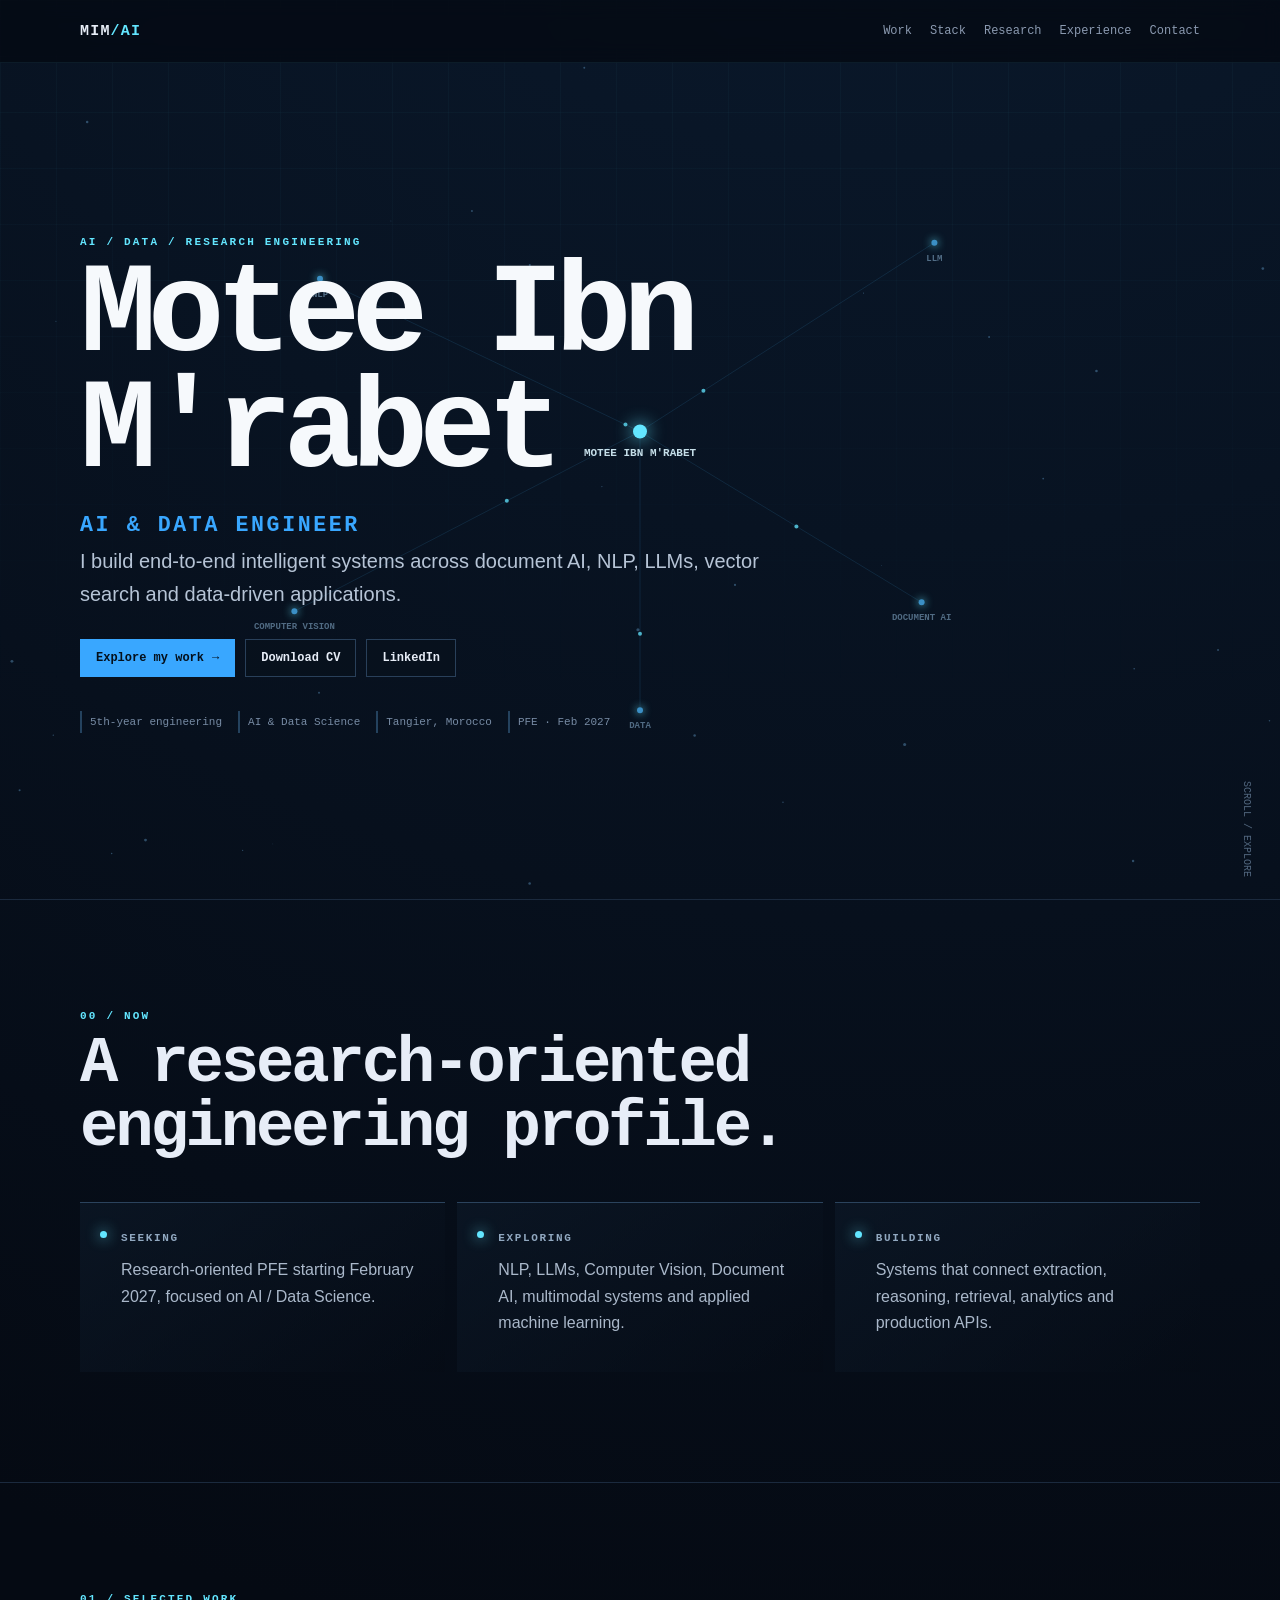
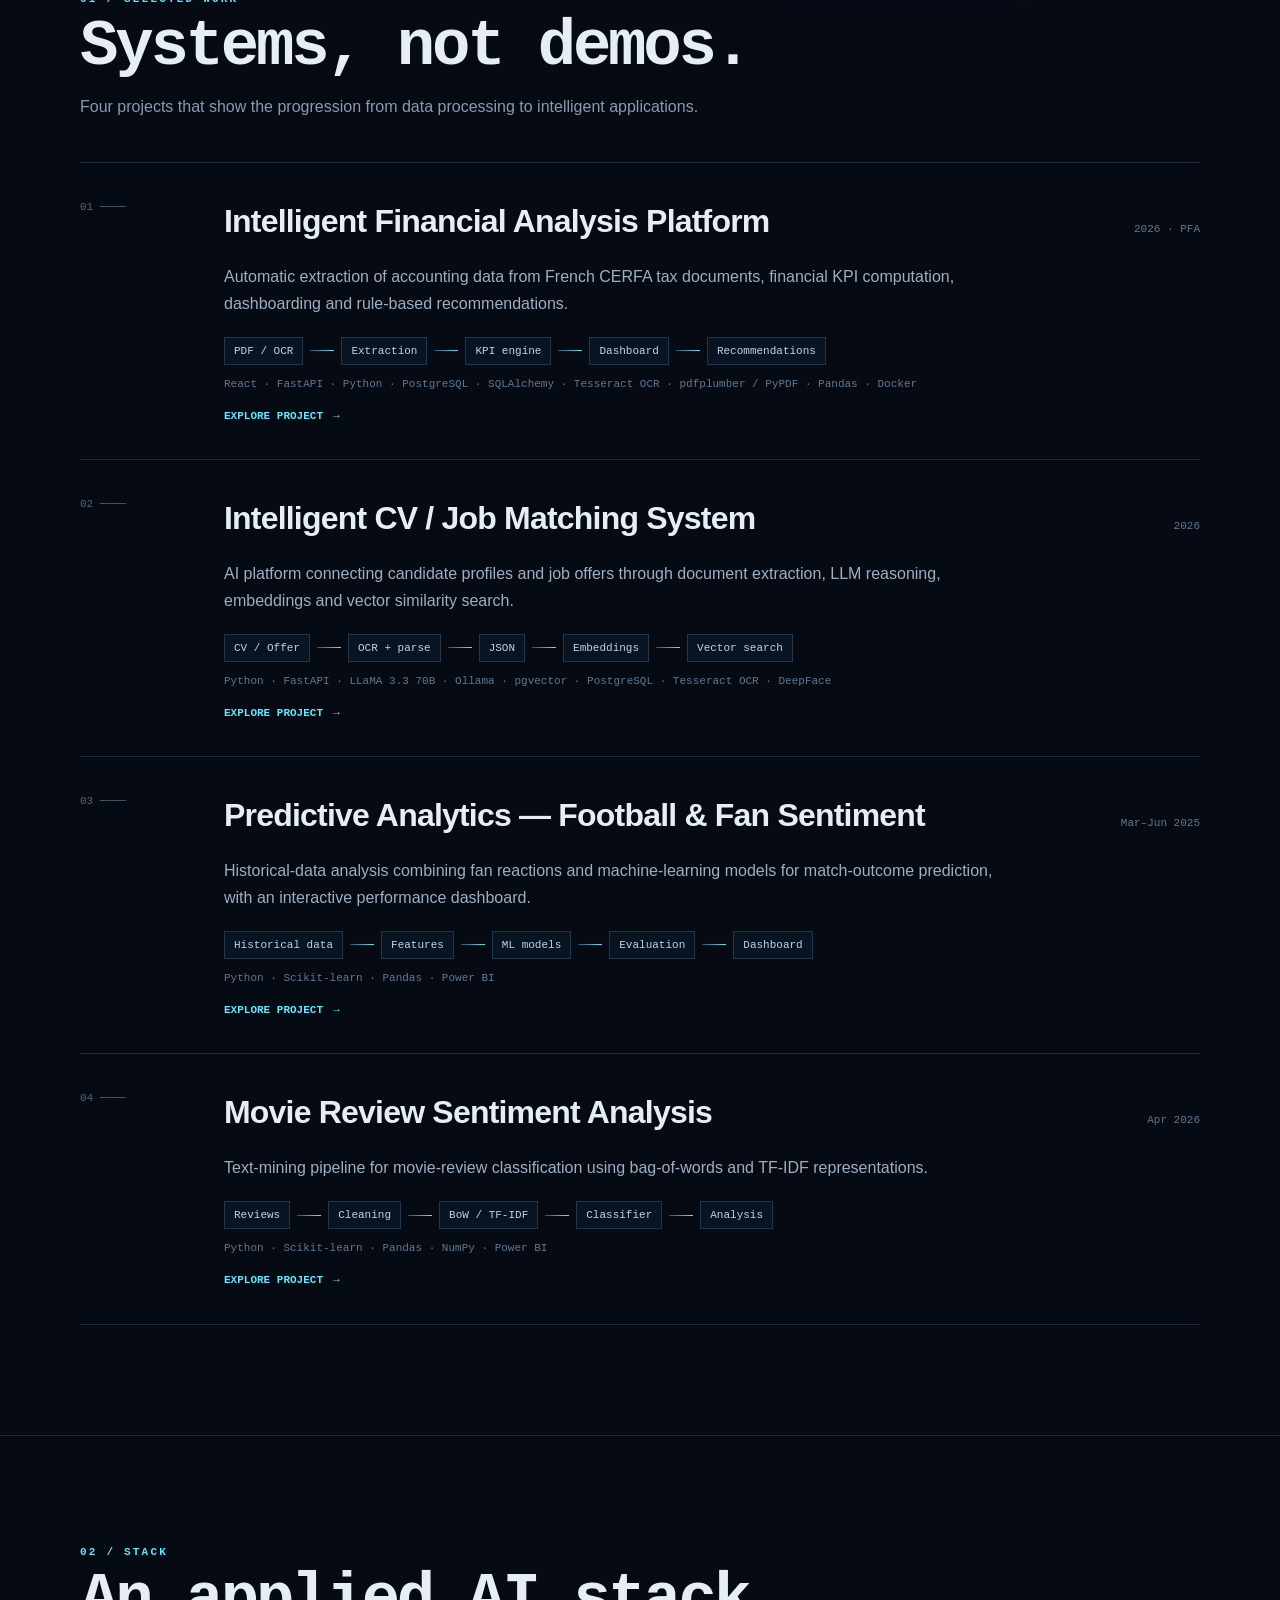
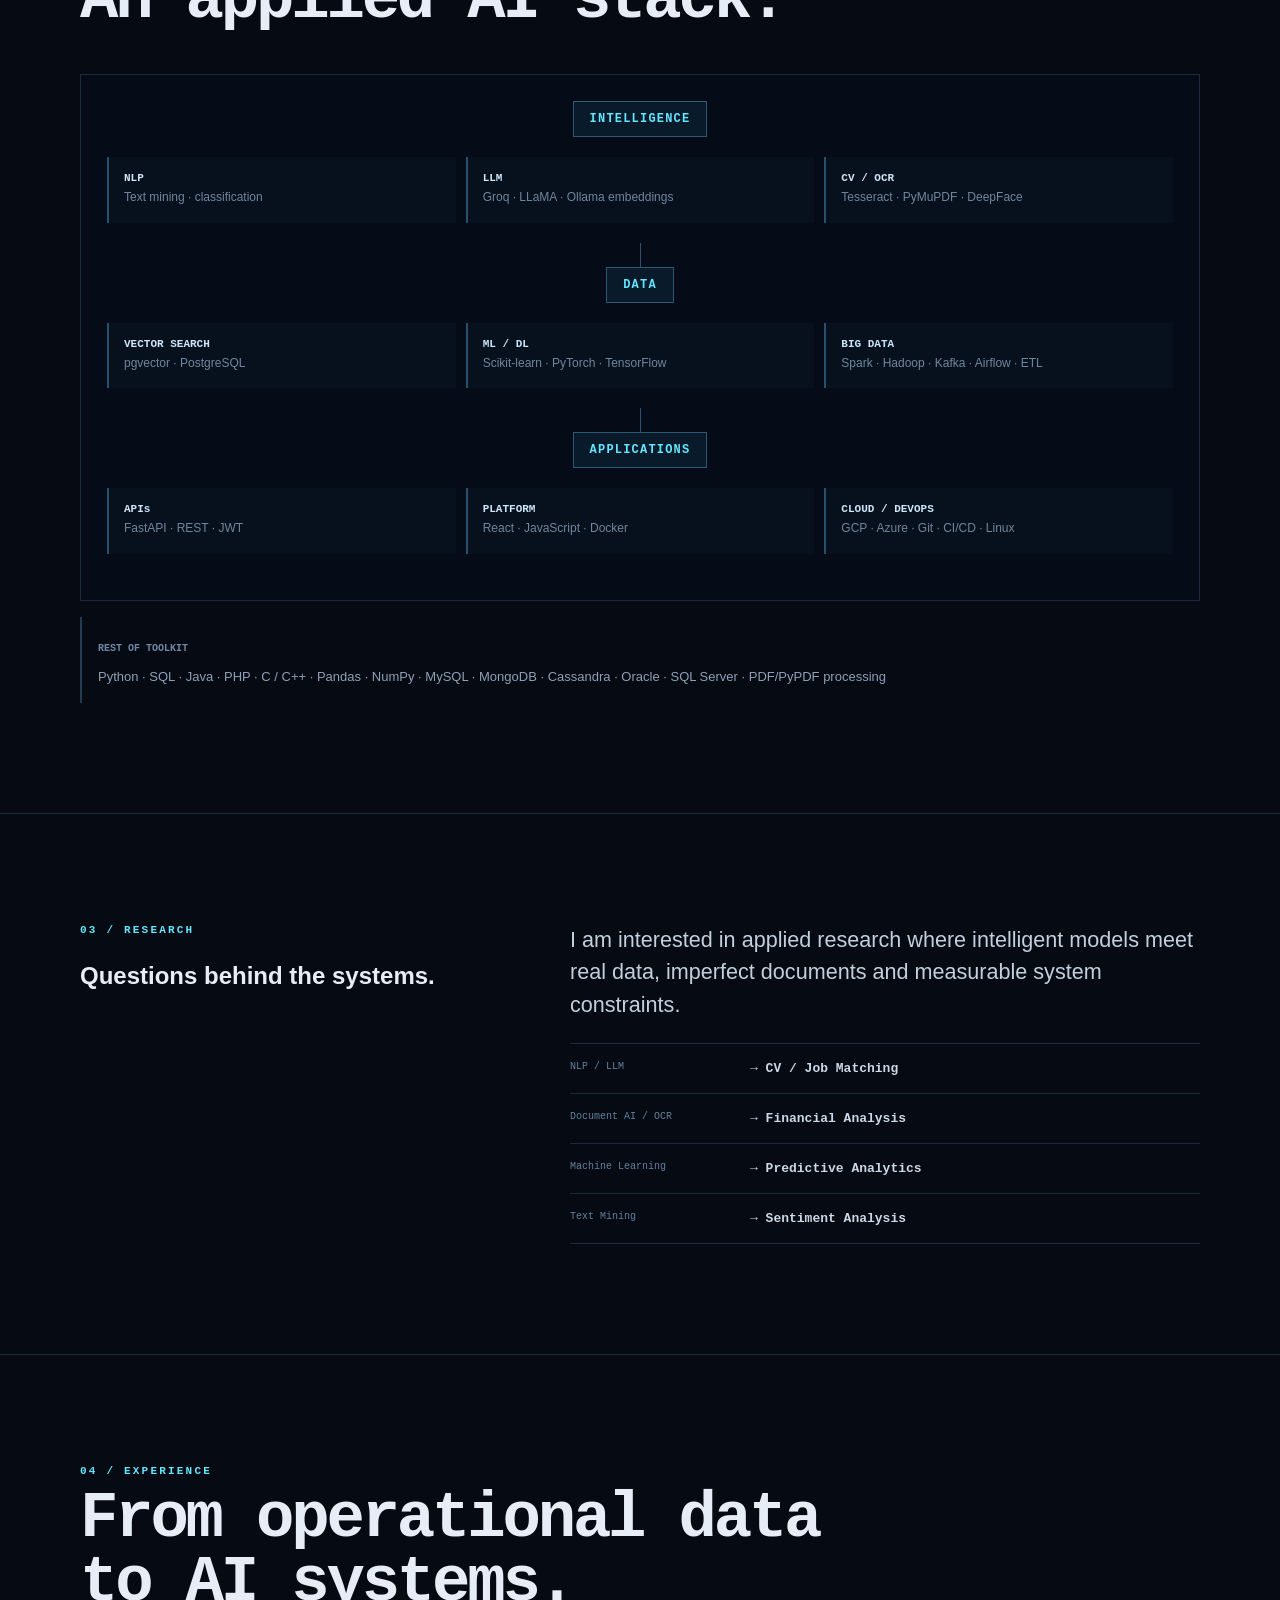
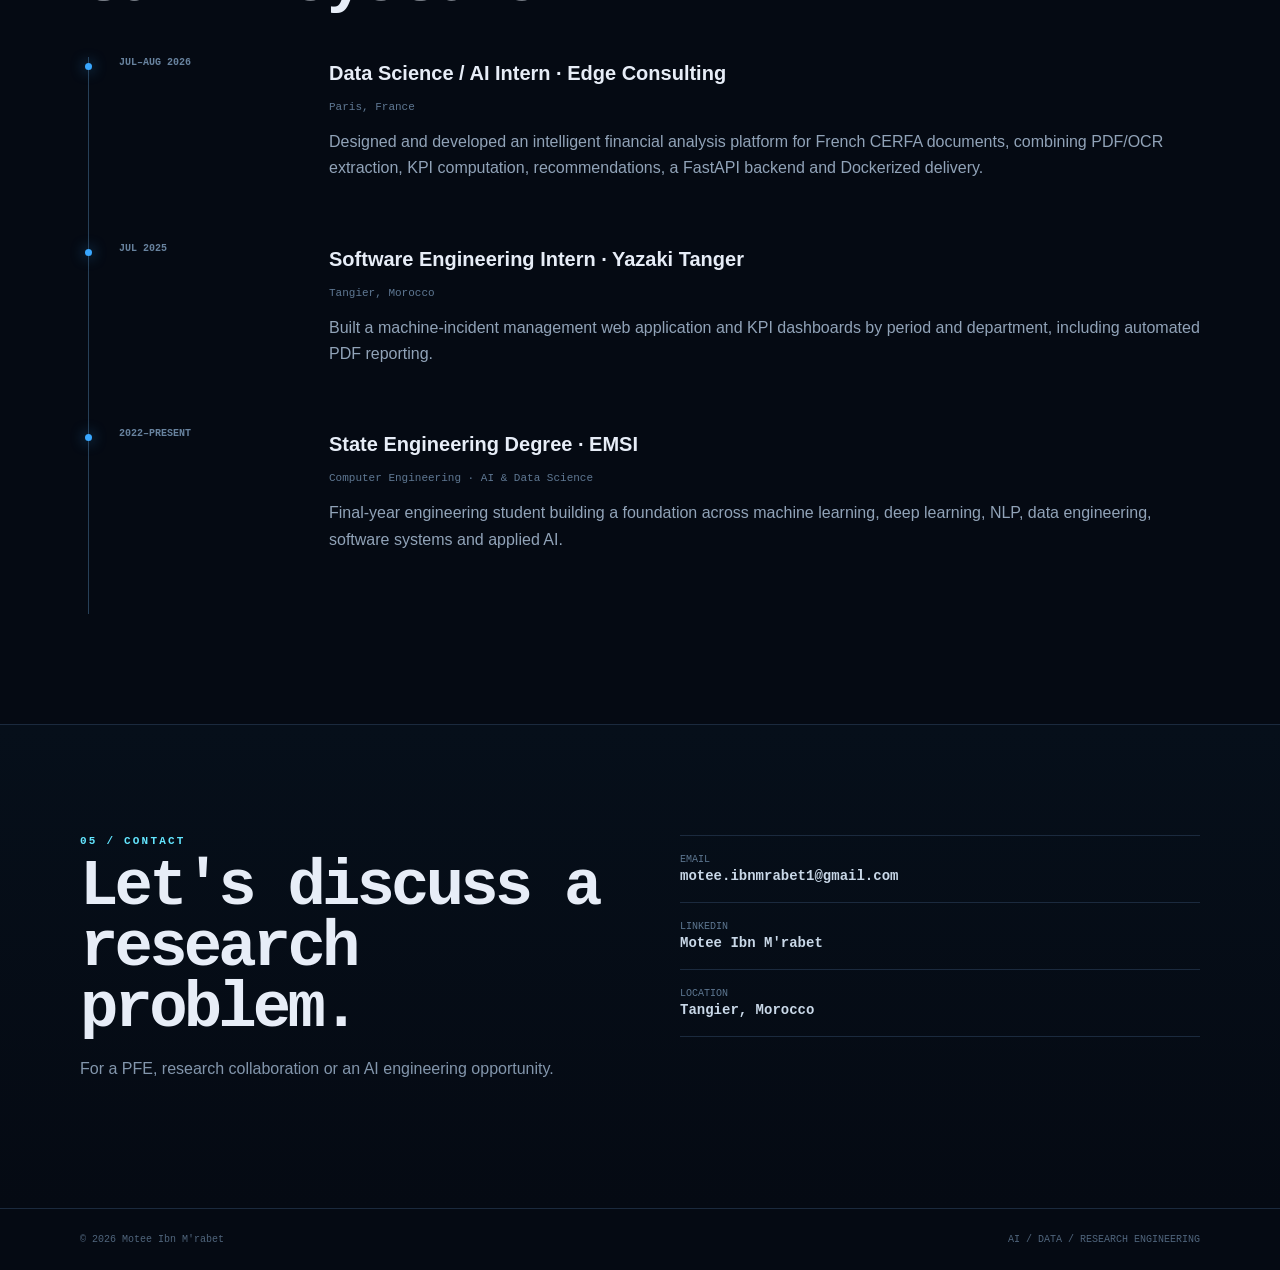
==== motee-portfolio/index.html @ e367dc93 "Initial commit" ====
<!doctype html>
<html lang="en">
<head>
  <meta charset="utf-8">
  <meta name="viewport" content="width=device-width, initial-scale=1">
  <meta name="description" content="Motee Ibn M'rabet — AI & Data Engineer, final-year engineering student seeking a research-oriented PFE starting February 2027.">
  <meta name="theme-color" content="#050a13">
  <title>Motee Ibn M'rabet — AI & Data Engineer</title>
  <link rel="stylesheet" href="style.css">
</head>
<body>
  <a class="skip-link" href="#main">Skip to content</a>
  <header class="site-header">
    <div class="container nav-wrap">
      <a class="brand" href="index.html" aria-label="Motee Ibn M'rabet home">MIM<span>/AI</span></a>
      <nav aria-label="Primary navigation">
        <a href="#work">Work</a><a href="#stack">Stack</a><a href="#research">Research</a><a href="#experience">Experience</a><a href="#contact">Contact</a>
      </nav>
    </div>
  </header>

  <main id="main">
    <section class="hero" aria-labelledby="hero-title">
      <canvas id="network-canvas" aria-hidden="true"></canvas>
      <div class="hero-grid" aria-hidden="true"></div>
      <div class="hero-content container">
        <p class="eyebrow">AI / DATA / RESEARCH ENGINEERING</p>
        <h1 id="hero-title">Motee Ibn M'rabet</h1>
        <p class="hero-role">AI &amp; DATA ENGINEER</p>
        <p class="hero-tagline">I build end-to-end intelligent systems across document AI, NLP, LLMs, vector search and data-driven applications.</p>
        <div class="hero-actions">
          <a class="button button-primary" href="#work">Explore my work <span aria-hidden="true">→</span></a>
          <a class="button" href="CV_Name.pdf" download>Download CV</a>
          <a class="button" href="https://www.linkedin.com/in/motee-ibn-m-rabet-7955bb354/" target="_blank" rel="noopener">LinkedIn</a>
        </div>
        <div class="hero-meta" aria-label="Current profile">
          <span>5th-year engineering</span><span>AI &amp; Data Science</span><span>Tangier, Morocco</span><span>PFE · Feb 2027</span>
        </div>
      </div>
      <div class="hero-scroll" aria-hidden="true">SCROLL / EXPLORE</div>
    </section>

    <section class="section" id="now" aria-labelledby="now-title">
      <div class="container">
        <div class="section-head"><p class="eyebrow">00 / NOW</p><h2 id="now-title">A research-oriented engineering profile.</h2></div>
        <div class="now-grid">
          <article class="status-card"><span class="status-dot"></span><div><strong>SEEKING</strong><p>Research-oriented PFE starting February 2027, focused on AI / Data Science.</p></div></article>
          <article class="status-card"><span class="status-dot"></span><div><strong>EXPLORING</strong><p>NLP, LLMs, Computer Vision, Document AI, multimodal systems and applied machine learning.</p></div></article>
          <article class="status-card"><span class="status-dot"></span><div><strong>BUILDING</strong><p>Systems that connect extraction, reasoning, retrieval, analytics and production APIs.</p></div></article>
        </div>
      </div>
    </section>

    <section class="section" id="work" aria-labelledby="work-title">
      <div class="container">
        <div class="section-head"><p class="eyebrow">01 / SELECTED WORK</p><h2 id="work-title">Systems, not demos.</h2><p class="section-intro">Four projects that show the progression from data processing to intelligent applications.</p></div>
        <div class="project-list">
          <article class="project-row">
            <div class="project-index">01 ────</div><div class="project-main"><div class="project-title"><h3>Intelligent Financial Analysis Platform</h3><span class="project-year">2026 · PFA</span></div><p>Automatic extraction of accounting data from French CERFA tax documents, financial KPI computation, dashboarding and rule-based recommendations.</p><div class="pipeline" aria-label="Document to recommendation pipeline"><span>PDF / OCR</span><i></i><span>Extraction</span><i></i><span>KPI engine</span><i></i><span>Dashboard</span><i></i><span>Recommendations</span></div><p class="tech-line">React · FastAPI · Python · PostgreSQL · SQLAlchemy · Tesseract OCR · pdfplumber / PyPDF · Pandas · Docker</p><a class="project-link" href="projects/virtuo.html">EXPLORE PROJECT <span>→</span></a></div>
          </article>
          <article class="project-row">
            <div class="project-index">02 ────</div><div class="project-main"><div class="project-title"><h3>Intelligent CV / Job Matching System</h3><span class="project-year">2026</span></div><p>AI platform connecting candidate profiles and job offers through document extraction, LLM reasoning, embeddings and vector similarity search.</p><div class="pipeline"><span>CV / Offer</span><i></i><span>OCR + parse</span><i></i><span>JSON</span><i></i><span>Embeddings</span><i></i><span>Vector search</span></div><p class="tech-line">Python · FastAPI · LLaMA 3.3 70B · Ollama · pgvector · PostgreSQL · Tesseract OCR · DeepFace</p><a class="project-link" href="projects/cv-job-matching.html">EXPLORE PROJECT <span>→</span></a></div>
          </article>
          <article class="project-row">
            <div class="project-index">03 ────</div><div class="project-main"><div class="project-title"><h3>Predictive Analytics — Football &amp; Fan Sentiment</h3><span class="project-year">Mar–Jun 2025</span></div><p>Historical-data analysis combining fan reactions and machine-learning models for match-outcome prediction, with an interactive performance dashboard.</p><div class="pipeline"><span>Historical data</span><i></i><span>Features</span><i></i><span>ML models</span><i></i><span>Evaluation</span><i></i><span>Dashboard</span></div><p class="tech-line">Python · Scikit-learn · Pandas · Power BI</p><a class="project-link" href="projects/football-analytics.html">EXPLORE PROJECT <span>→</span></a></div>
          </article>
          <article class="project-row">
            <div class="project-index">04 ────</div><div class="project-main"><div class="project-title"><h3>Movie Review Sentiment Analysis</h3><span class="project-year">Apr 2026</span></div><p>Text-mining pipeline for movie-review classification using bag-of-words and TF-IDF representations.</p><div class="pipeline"><span>Reviews</span><i></i><span>Cleaning</span><i></i><span>BoW / TF-IDF</span><i></i><span>Classifier</span><i></i><span>Analysis</span></div><p class="tech-line">Python · Scikit-learn · Pandas · NumPy · Power BI</p><a class="project-link" href="projects/movie-sentiment.html">EXPLORE PROJECT <span>→</span></a></div>
          </article>
        </div>
      </div>
    </section>

    <section class="section" id="stack" aria-labelledby="stack-title">
      <div class="container"><div class="section-head"><p class="eyebrow">02 / STACK</p><h2 id="stack-title">An applied AI stack.</h2></div>
        <div class="stack-tree" role="tree" aria-label="Technology stack">
          <div class="tree-root">INTELLIGENCE</div>
          <div class="tree-branch"><div class="tree-node"><b>NLP</b><span>Text mining · classification</span></div><div class="tree-node"><b>LLM</b><span>Groq · LLaMA · Ollama embeddings</span></div><div class="tree-node"><b>CV / OCR</b><span>Tesseract · PyMuPDF · DeepFace</span></div></div>
          <div class="tree-connector"></div><div class="tree-root">DATA</div>
          <div class="tree-branch"><div class="tree-node"><b>VECTOR SEARCH</b><span>pgvector · PostgreSQL</span></div><div class="tree-node"><b>ML / DL</b><span>Scikit-learn · PyTorch · TensorFlow</span></div><div class="tree-node"><b>BIG DATA</b><span>Spark · Hadoop · Kafka · Airflow · ETL</span></div></div>
          <div class="tree-connector"></div><div class="tree-root">APPLICATIONS</div>
          <div class="tree-branch"><div class="tree-node"><b>APIs</b><span>FastAPI · REST · JWT</span></div><div class="tree-node"><b>PLATFORM</b><span>React · JavaScript · Docker</span></div><div class="tree-node"><b>CLOUD / DEVOPS</b><span>GCP · Azure · Git · CI/CD · Linux</span></div></div>
        </div>
        <div class="stack-rest"><strong>REST OF TOOLKIT</strong><p>Python · SQL · Java · PHP · C / C++ · Pandas · NumPy · MySQL · MongoDB · Cassandra · Oracle · SQL Server · PDF/PyPDF processing</p></div>
      </div>
    </section>

    <section class="section" id="research" aria-labelledby="research-title">
      <div class="container research-grid"><div><p class="eyebrow">03 / RESEARCH</p><h2 id="research-title">Questions behind the systems.</h2></div><div><p class="research-lead">I am interested in applied research where intelligent models meet real data, imperfect documents and measurable system constraints.</p><div class="research-links"><a href="projects/cv-job-matching.html"><span>NLP / LLM</span><b>→ CV / Job Matching</b></a><a href="projects/virtuo.html"><span>Document AI / OCR</span><b>→ Financial Analysis</b></a><a href="projects/football-analytics.html"><span>Machine Learning</span><b>→ Predictive Analytics</b></a><a href="projects/movie-sentiment.html"><span>Text Mining</span><b>→ Sentiment Analysis</b></a></div></div></div>
    </section>

    <section class="section" id="experience" aria-labelledby="experience-title"><div class="container"><div class="section-head"><p class="eyebrow">04 / EXPERIENCE</p><h2 id="experience-title">From operational data to AI systems.</h2></div><div class="timeline">
      <article class="timeline-item"><div class="timeline-date">JUL–AUG 2026</div><div><h3>Data Science / AI Intern · Edge Consulting</h3><p class="muted">Paris, France</p><p>Designed and developed an intelligent financial analysis platform for French CERFA documents, combining PDF/OCR extraction, KPI computation, recommendations, a FastAPI backend and Dockerized delivery.</p></div></article>
      <article class="timeline-item"><div class="timeline-date">JUL 2025</div><div><h3>Software Engineering Intern · Yazaki Tanger</h3><p class="muted">Tangier, Morocco</p><p>Built a machine-incident management web application and KPI dashboards by period and department, including automated PDF reporting.</p></div></article>
      <article class="timeline-item"><div class="timeline-date">2022–PRESENT</div><div><h3>State Engineering Degree · EMSI</h3><p class="muted">Computer Engineering · AI &amp; Data Science</p><p>Final-year engineering student building a foundation across machine learning, deep learning, NLP, data engineering, software systems and applied AI.</p></div></article>
    </div></div></section>

    <section class="section contact-section" id="contact" aria-labelledby="contact-title"><div class="container contact-grid"><div><p class="eyebrow">05 / CONTACT</p><h2 id="contact-title">Let's discuss a research problem.</h2><p>For a PFE, research collaboration or an AI engineering opportunity.</p></div><div class="contact-links"><a href="mailto:motee.ibnmrabet1@gmail.com"><span>EMAIL</span><strong>motee.ibnmrabet1@gmail.com</strong></a><a href="https://www.linkedin.com/in/motee-ibn-m-rabet-7955bb354/" target="_blank" rel="noopener"><span>LINKEDIN</span><strong>Motee Ibn M'rabet</strong></a><div><span>LOCATION</span><strong>Tangier, Morocco</strong></div></div></div></section>
  </main>
  <footer><div class="container footer-wrap"><span>© 2026 Motee Ibn M'rabet</span><span>AI / DATA / RESEARCH ENGINEERING</span></div></footer>
  <script src="site.js"></script>
</body>
</html>
---- motee-portfolio/style.css ----
:root{--bg:#050a13;--bg2:#07101d;--panel:#0a1422;--text:#e7edf7;--muted:#8b9ab0;--line:#1b2a3e;--blue:#39a7ff;--cyan:#63e6ff;--white:#f6f9fc;--mono:"Courier New",Courier,monospace;--sans:Arial,Helvetica,sans-serif}*{box-sizing:border-box}html{scroll-behavior:smooth}body{margin:0;background:radial-gradient(circle at 70% -10%,#0b1c31 0,transparent 34%),var(--bg);color:var(--text);font-family:var(--sans);line-height:1.65}a{color:inherit}.container{width:min(1120px,calc(100% - 40px));margin-inline:auto}.skip-link{position:fixed;left:12px;top:-60px;background:var(--white);color:var(--bg);padding:8px 12px;z-index:100}.skip-link:focus{top:12px}.site-header{position:fixed;z-index:20;inset:0 0 auto;border-bottom:1px solid rgba(99,230,255,.08);background:rgba(5,10,19,.78);backdrop-filter:blur(10px)}.nav-wrap{min-height:62px;display:flex;align-items:center;justify-content:space-between;gap:20px}.brand{font:700 15px var(--mono);text-decoration:none;letter-spacing:.08em}.brand span{color:var(--cyan)}nav{display:flex;gap:18px;overflow:auto}nav a{font:12px var(--mono);text-decoration:none;color:var(--muted);white-space:nowrap}nav a:hover,nav a:focus{color:var(--cyan)}.hero{min-height:100svh;position:relative;display:grid;align-items:center;overflow:hidden;border-bottom:1px solid var(--line)}#network-canvas{position:absolute;inset:0;width:100%;height:100%}.hero-grid{position:absolute;inset:0;background-image:linear-gradient(rgba(99,230,255,.035) 1px,transparent 1px),linear-gradient(90deg,rgba(99,230,255,.035) 1px,transparent 1px);background-size:56px 56px;mask-image:linear-gradient(to bottom,black,transparent 80%);pointer-events:none}.hero-content{position:relative;z-index:2;padding-top:70px}.eyebrow{margin:0 0 10px;color:var(--cyan);font:700 11px var(--mono);letter-spacing:.2em}.hero h1{margin:0;font:700 clamp(3rem,10vw,8.4rem)/.9 var(--mono);letter-spacing:-.07em;color:var(--white);max-width:1000px}.hero-role{margin:24px 0 8px;font:700 clamp(1rem,2vw,1.35rem) var(--mono);color:var(--blue);letter-spacing:.12em}.hero-tagline{max-width:720px;margin:0;color:#b6c4d6;font-size:clamp(1rem,2vw,1.25rem)}.hero-actions{display:flex;flex-wrap:wrap;gap:10px;margin-top:28px}.button{display:inline-flex;align-items:center;gap:8px;padding:11px 15px;border:1px solid #29405a;background:rgba(8,17,29,.65);text-decoration:none;font:700 12px var(--mono);color:var(--text);transition:.2s}.button:hover,.button:focus{border-color:var(--cyan);transform:translateY(-2px)}.button-primary{background:var(--blue);border-color:var(--blue);color:#04101c}.hero-meta{display:flex;flex-wrap:wrap;gap:8px;margin-top:34px}.hero-meta span{padding:5px 8px;border-left:2px solid #24425e;color:#778ba4;font:11px var(--mono)}.hero-scroll{position:absolute;bottom:22px;right:28px;color:#52677f;font:10px var(--mono);writing-mode:vertical-rl}.section{padding:110px 0;border-bottom:1px solid var(--line)}.section-head{margin-bottom:42px}.section-head h2{margin:0;max-width:760px;font:700 clamp(2rem,5vw,4rem)/1 var(--mono);letter-spacing:-.05em}.section-intro{color:var(--muted);max-width:620px;margin:15px 0 0}.now-grid{display:grid;grid-template-columns:repeat(3,1fr);gap:12px}.status-card{min-height:170px;border-top:1px solid #2b435d;padding:20px;background:linear-gradient(145deg,rgba(12,24,39,.72),rgba(5,10,19,.3));display:flex;gap:14px}.status-dot{width:7px;height:7px;margin-top:8px;background:var(--cyan);box-shadow:0 0 14px var(--cyan);border-radius:50%;flex:none}.status-card strong{font:700 11px var(--mono);letter-spacing:.15em;color:#91a8c0}.status-card p{margin:8px 0;color:#aab8ca}.project-list{border-top:1px solid var(--line)}.project-row{display:grid;grid-template-columns:120px 1fr;gap:24px;padding:32px 0;border-bottom:1px solid var(--line)}.project-index{font:11px var(--mono);color:#50667f;padding-top:6px}.project-title{display:flex;justify-content:space-between;gap:15px;align-items:baseline}.project-title h3{margin:0;font-size:clamp(1.25rem,2.6vw,2rem);letter-spacing:-.025em}.project-year{font:11px var(--mono);color:#627990;white-space:nowrap}.project-main>p{color:#9eafc2;max-width:780px}.pipeline{display:flex;align-items:center;flex-wrap:wrap;gap:7px;margin:20px 0 13px;font:11px var(--mono);color:#c3d2e4}.pipeline span{padding:7px 9px;border:1px solid #20364d;background:#081421}.pipeline i{display:block;width:24px;height:1px;background:linear-gradient(90deg,#28506d,var(--cyan));position:relative;animation:flow 1.8s linear infinite}@keyframes flow{0%{opacity:.25}50%{opacity:1}100%{opacity:.25}}.tech-line{font:11px var(--mono);color:#607992!important}.project-link{display:inline-flex;gap:10px;margin-top:4px;font:700 11px var(--mono);color:var(--cyan);text-decoration:none}.project-link:hover{color:var(--white)}.stack-tree{border:1px solid var(--line);background:rgba(6,15,26,.55);padding:26px}.tree-root{width:max-content;margin:auto;padding:10px 16px;border:1px solid #2e5676;background:#091a2a;color:var(--cyan);font:700 12px var(--mono);letter-spacing:.1em}.tree-branch{display:grid;grid-template-columns:repeat(3,1fr);gap:10px;margin:20px 0}.tree-node{padding:15px;border-left:2px solid #28506d;background:#07111d}.tree-node b{display:block;font:700 11px var(--mono);color:#cfe5f8}.tree-node span{display:block;color:#70869e;font-size:12px;margin-top:4px}.tree-connector{width:1px;height:24px;background:#2d536e;margin:auto}.stack-rest{margin-top:16px;padding:16px;border-left:2px solid #233c54}.stack-rest strong{font:700 10px var(--mono);color:#6f89a4}.stack-rest p{margin:6px 0 0;color:#8ea0b5;font-size:13px}.research-grid{display:grid;grid-template-columns:.8fr 1.2fr;gap:70px}.research-lead{font-size:1.35rem;line-height:1.5;color:#c2cfdd;margin-top:0}.research-links{border-top:1px solid var(--line)}.research-links a{display:grid;grid-template-columns:180px 1fr;padding:17px 0;border-bottom:1px solid var(--line);text-decoration:none}.research-links span{font:10px var(--mono);color:#64809c}.research-links b{font:700 13px var(--mono);color:#cbd8e7}.research-links a:hover b{color:var(--cyan)}.timeline{border-left:1px solid #274058;margin-left:8px}.timeline-item{display:grid;grid-template-columns:180px 1fr;gap:30px;padding:0 0 45px 30px;position:relative}.timeline-item:before{content:"";position:absolute;left:-4px;top:6px;width:7px;height:7px;border-radius:50%;background:var(--blue);box-shadow:0 0 14px rgba(57,167,255,.7)}.timeline-date{font:700 10px var(--mono);color:#68839f}.timeline-item h3{margin:0;font-size:1.25rem}.timeline-item p{color:#91a3b8}.timeline-item .muted{font:11px var(--mono);color:#5f7893}.contact-section{background:linear-gradient(180deg,rgba(7,20,33,.5),transparent)}.contact-grid{display:grid;grid-template-columns:1fr 1fr;gap:80px}.contact-grid h2{font:700 clamp(2.3rem,5vw,4.8rem)/.95 var(--mono);letter-spacing:-.06em;margin:0}.contact-grid>div>p:last-child{color:#8396ac;max-width:480px}.contact-links{border-top:1px solid var(--line)}.contact-links a,.contact-links>div{display:flex;flex-direction:column;gap:3px;padding:18px 0;border-bottom:1px solid var(--line);text-decoration:none}.contact-links span{font:10px var(--mono);color:#5d7690}.contact-links strong{font:700 14px var(--mono);color:#c9d8e8}.contact-links a:hover strong{color:var(--cyan)}footer{padding:25px 0;color:#50657c;font:10px var(--mono)}.footer-wrap{display:flex;justify-content:space-between;gap:20px}.project-hero{padding:150px 0 80px;border-bottom:1px solid var(--line)}.project-hero h1{font:700 clamp(2.6rem,7vw,6rem)/.95 var(--mono);letter-spacing:-.06em;margin:0;max-width:1000px}.project-kicker{color:var(--blue);font:11px var(--mono);margin:18px 0}.project-layout{display:grid;grid-template-columns:1fr 280px;gap:70px}.content-block{padding:70px 0;border-bottom:1px solid var(--line)}.content-block h2{font:700 1.5rem var(--mono);margin:0 0 18px;color:var(--cyan)}.content-block p,.content-block li{color:#9caec1}.metric-grid{display:grid;grid-template-columns:repeat(3,1fr);gap:10px}.metric{border:1px solid var(--line);padding:18px;background:#07111d}.metric b{display:block;font:700 1.4rem var(--mono);color:var(--white)}.metric span{font:10px var(--mono);color:#607b95}.placeholder{border:1px dashed #3a5168;min-height:180px;display:grid;place-items:center;text-align:center;padding:20px;color:#6d849b;font:11px var(--mono);margin-top:15px}.placeholder[hidden]{display:none}.pipeline-interactive{display:grid;grid-template-columns:repeat(5,1fr);gap:8px}.pipeline-step{min-height:90px;text-align:left;border:1px solid #24415b;background:#07111d;color:#9eb1c6;padding:12px;font:700 10px var(--mono);cursor:pointer}.pipeline-step:hover,.pipeline-step.active{border-color:var(--cyan);color:var(--cyan)}.step-detail{margin-top:12px;padding:15px;border-left:2px solid var(--cyan);background:#07111d;color:#9eb1c6;min-height:70px}.side-box{border:1px solid var(--line);padding:18px;position:sticky;top:90px}.side-box h2{font:700 11px var(--mono);color:#66839e}.side-box a{display:block;padding:8px 0;color:#9db2c7;text-decoration:none;font:11px var(--mono)}.side-box a:hover{color:var(--cyan)}.disabled{opacity:.45;pointer-events:none}.draft{display:inline-block;padding:4px 7px;border:1px solid #6a5632;color:#d5b66f;font:10px var(--mono);margin-left:8px}.back{font:10px var(--mono);color:#607994;text-decoration:none}.back:hover{color:var(--cyan)}
@media(max-width:800px){.now-grid,.research-grid,.contact-grid{grid-template-columns:1fr}.tree-branch{grid-template-columns:1fr}.project-row{grid-template-columns:1fr;gap:8px}.project-index{padding:0}.timeline-item{grid-template-columns:1fr;gap:3px}.pipeline-interactive{grid-template-columns:1fr 1fr}.project-layout{grid-template-columns:1fr}.side-box{position:static}.metric-grid{grid-template-columns:1fr}.footer-wrap{flex-direction:column}.hero h1{font-size:clamp(3rem,16vw,6rem)}}
@media(prefers-reduced-motion:reduce){html{scroll-behavior:auto}.pipeline i{animation:none}.button{transition:none}}
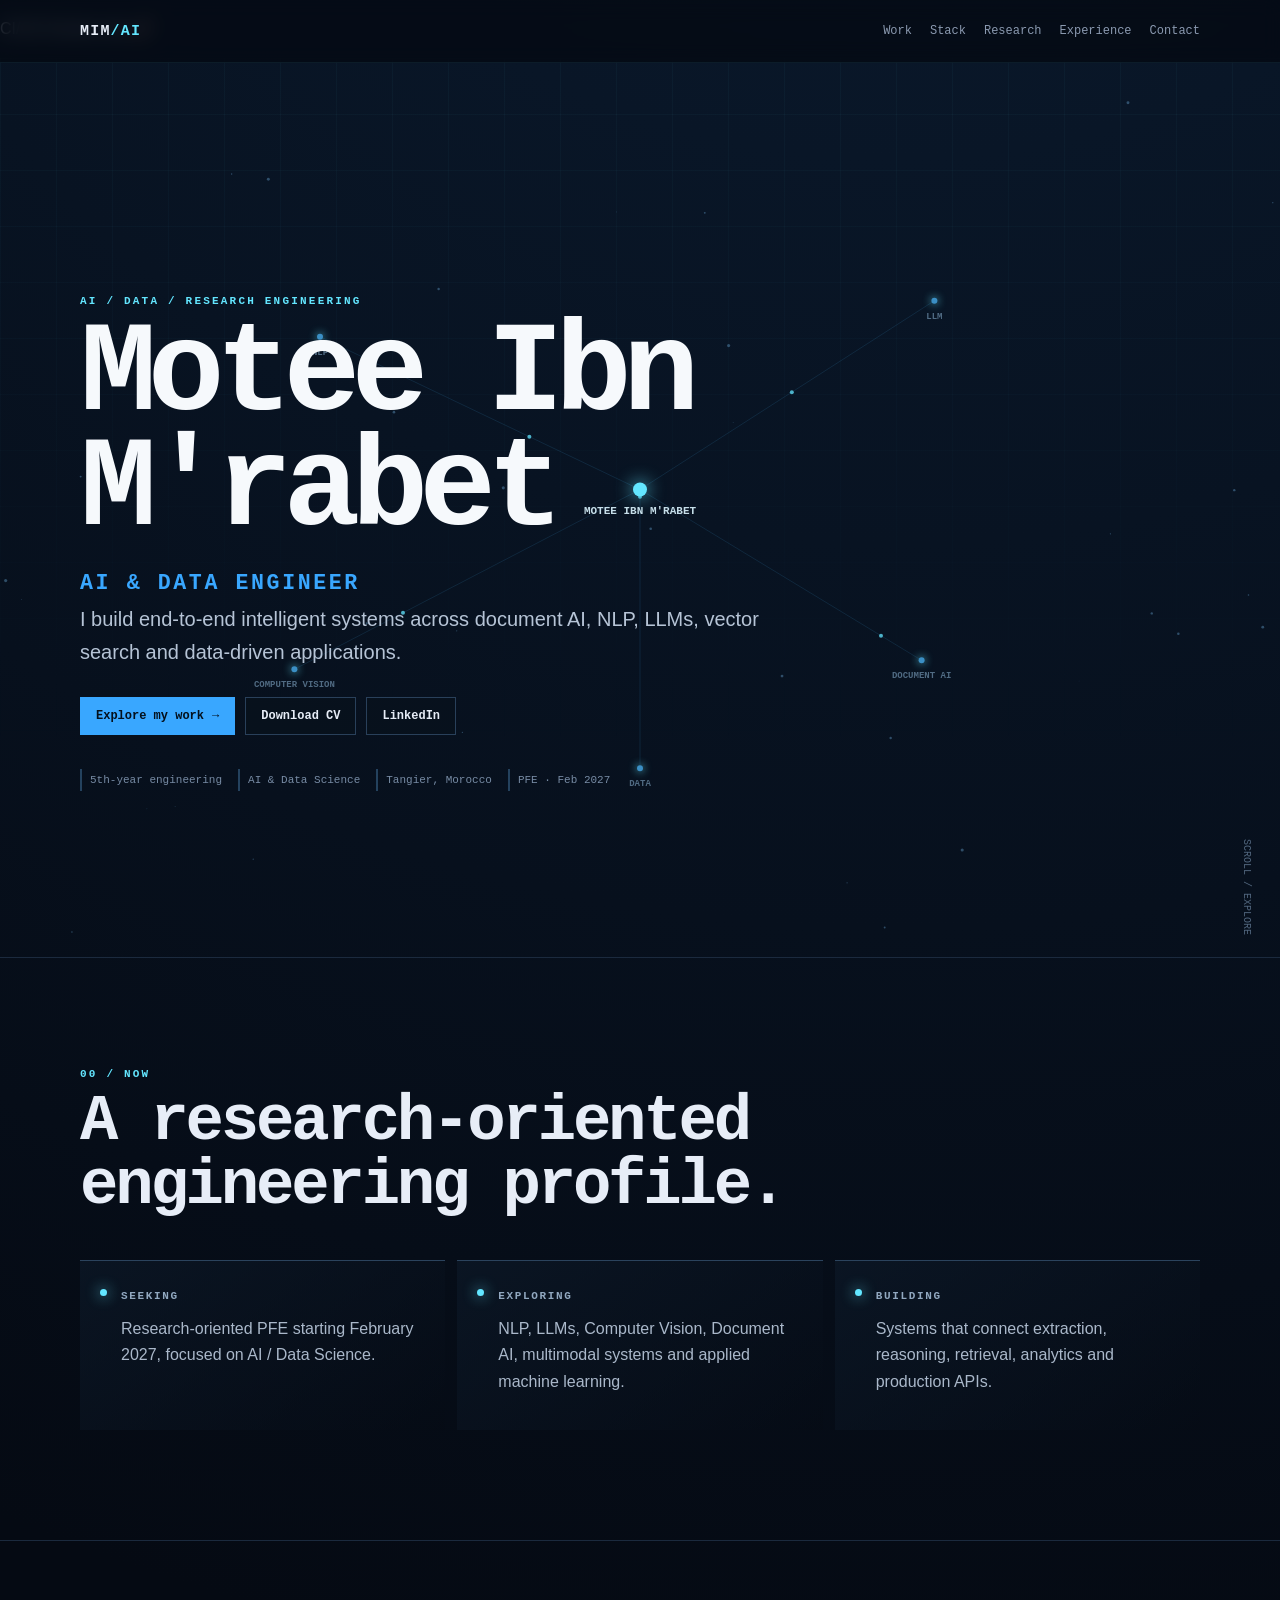
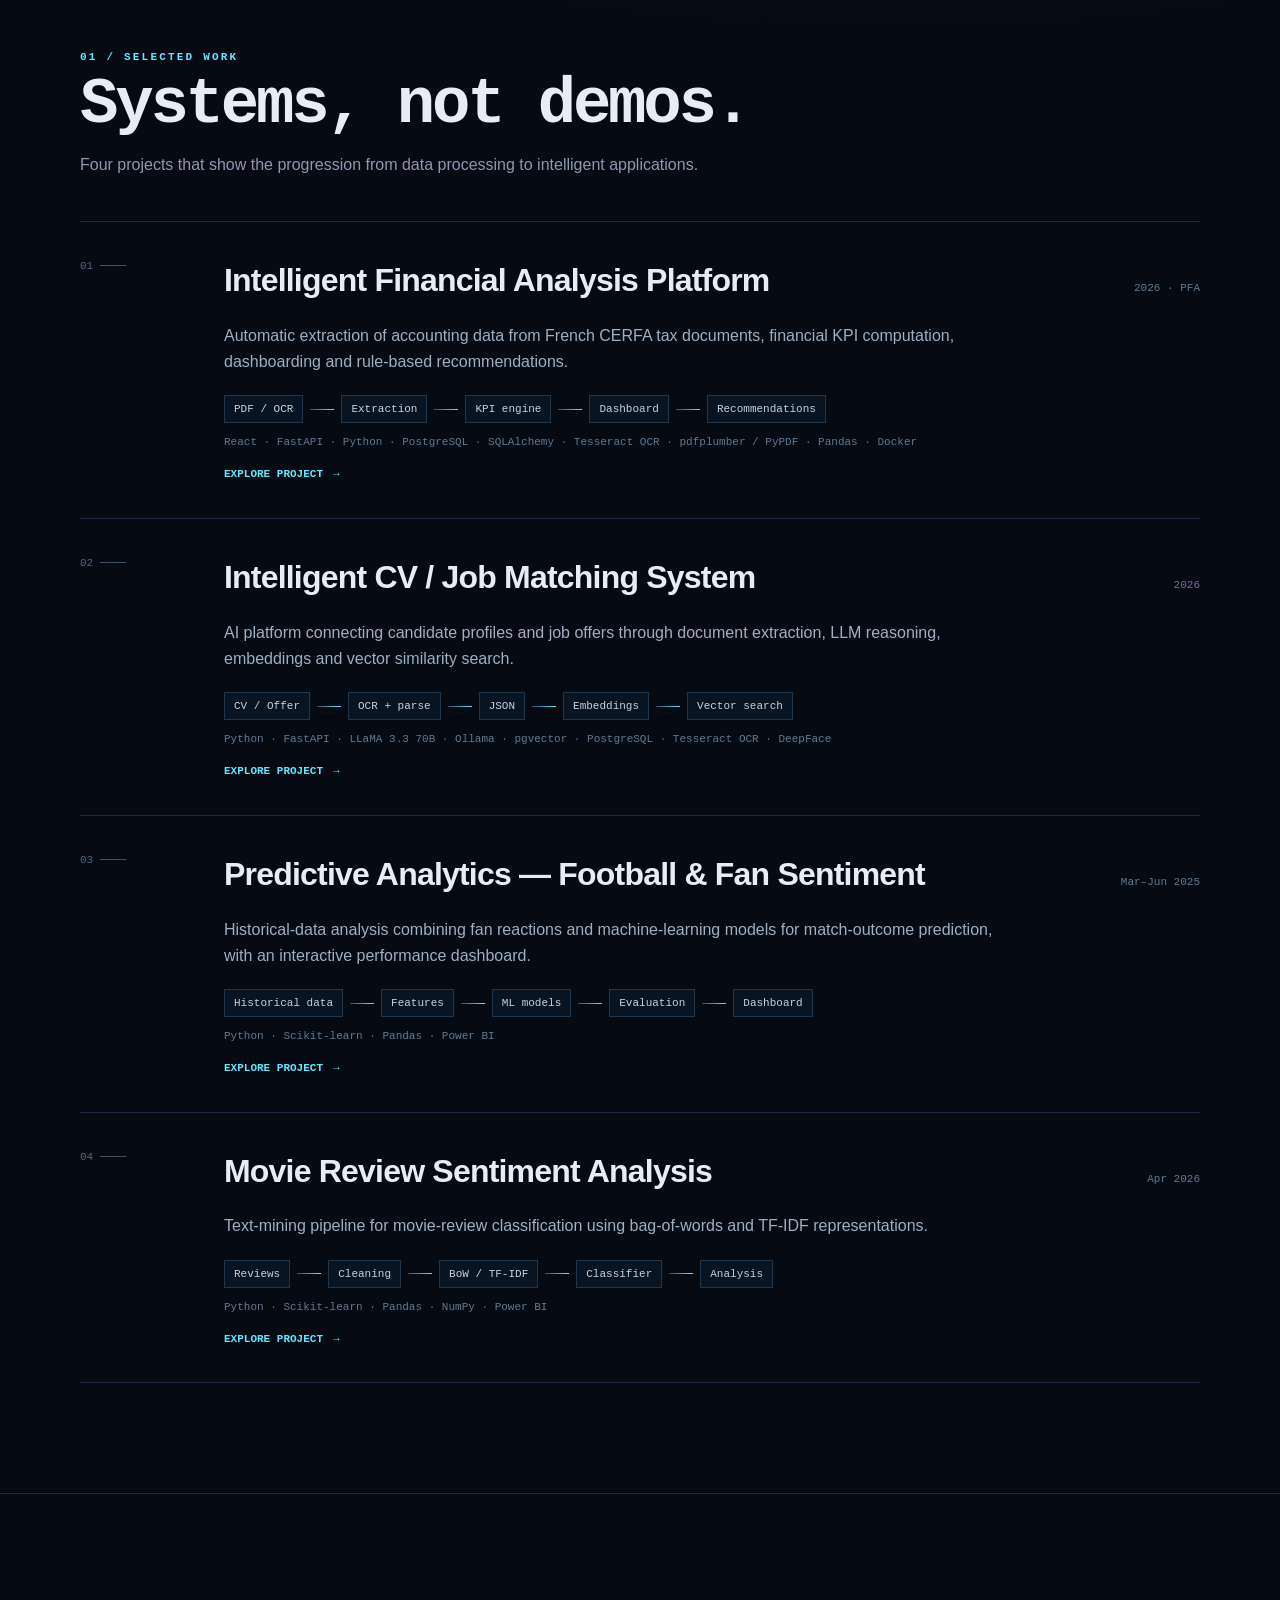
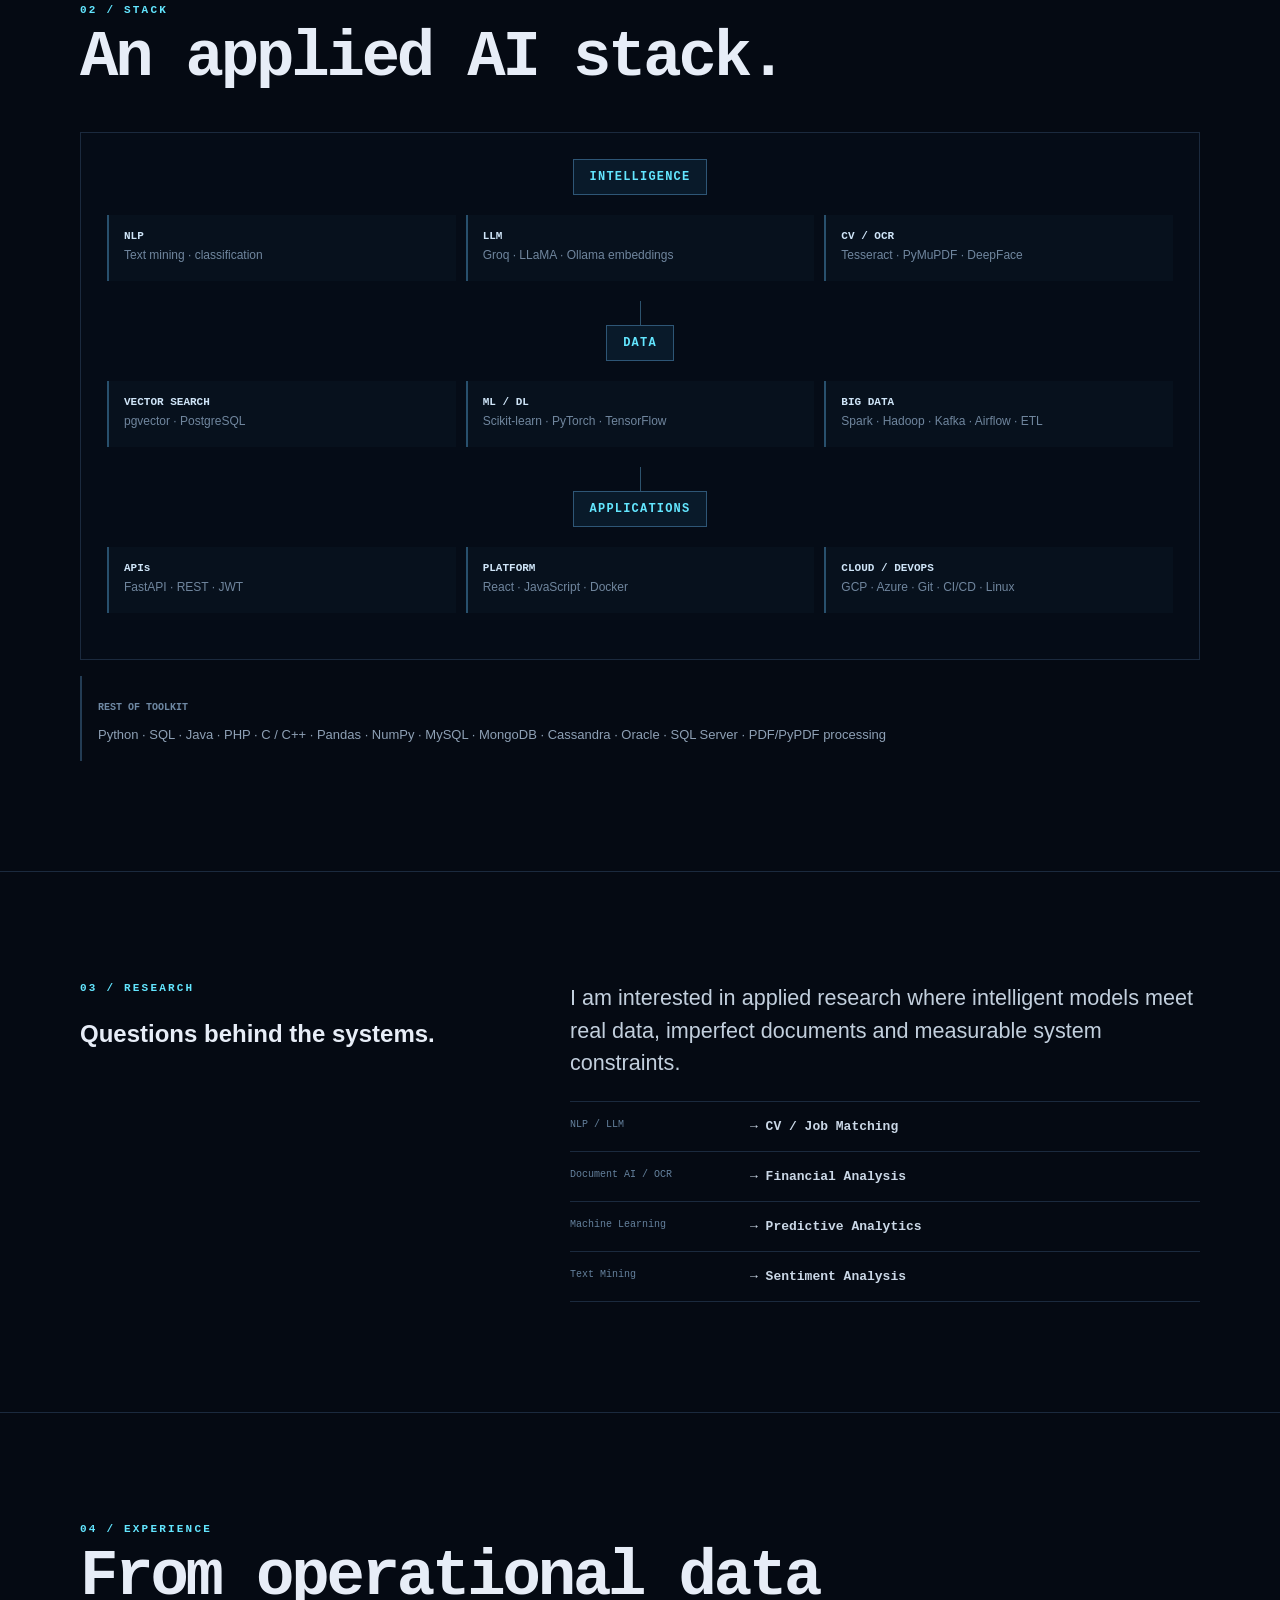
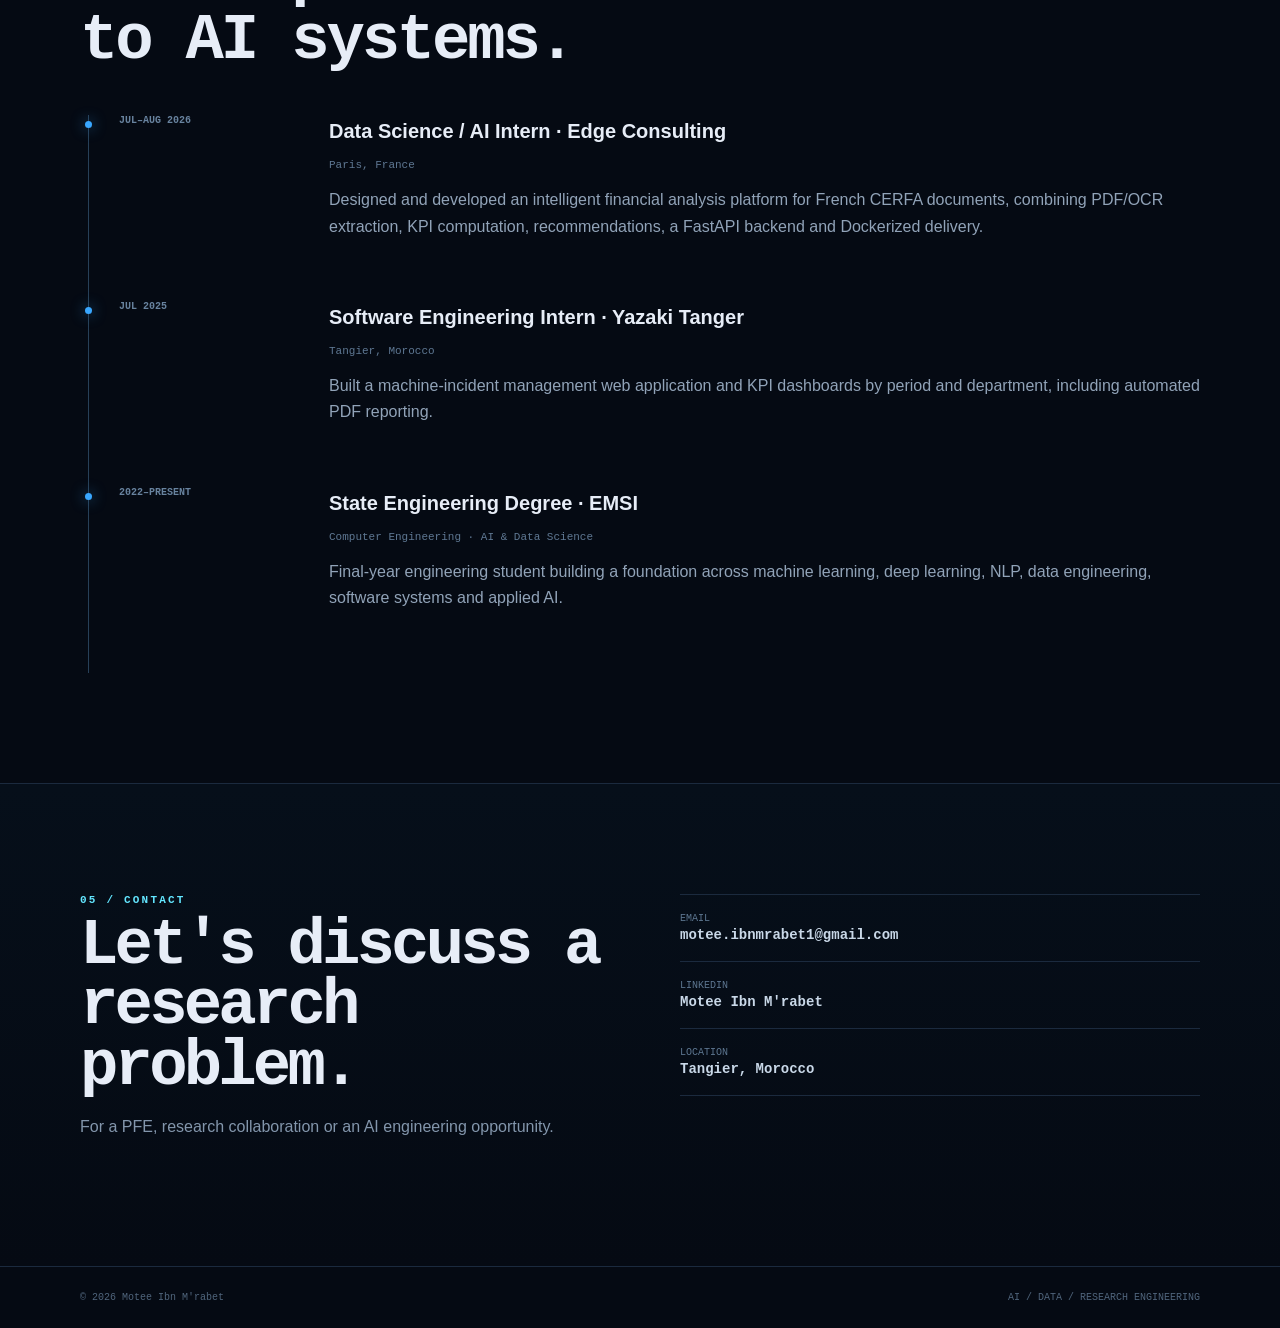
==== commit b7e56d57: "Test CI/CD portfolio" ====
--- a/motee-portfolio/index.html
+++ b/motee-portfolio/index.html
@@ -9,6 +9,7 @@
   <link rel="stylesheet" href="style.css">
 </head>
 <body>
+  <p>CI/CD Docker test 🚀</p>
   <a class="skip-link" href="#main">Skip to content</a>
   <header class="site-header">
     <div class="container nav-wrap">
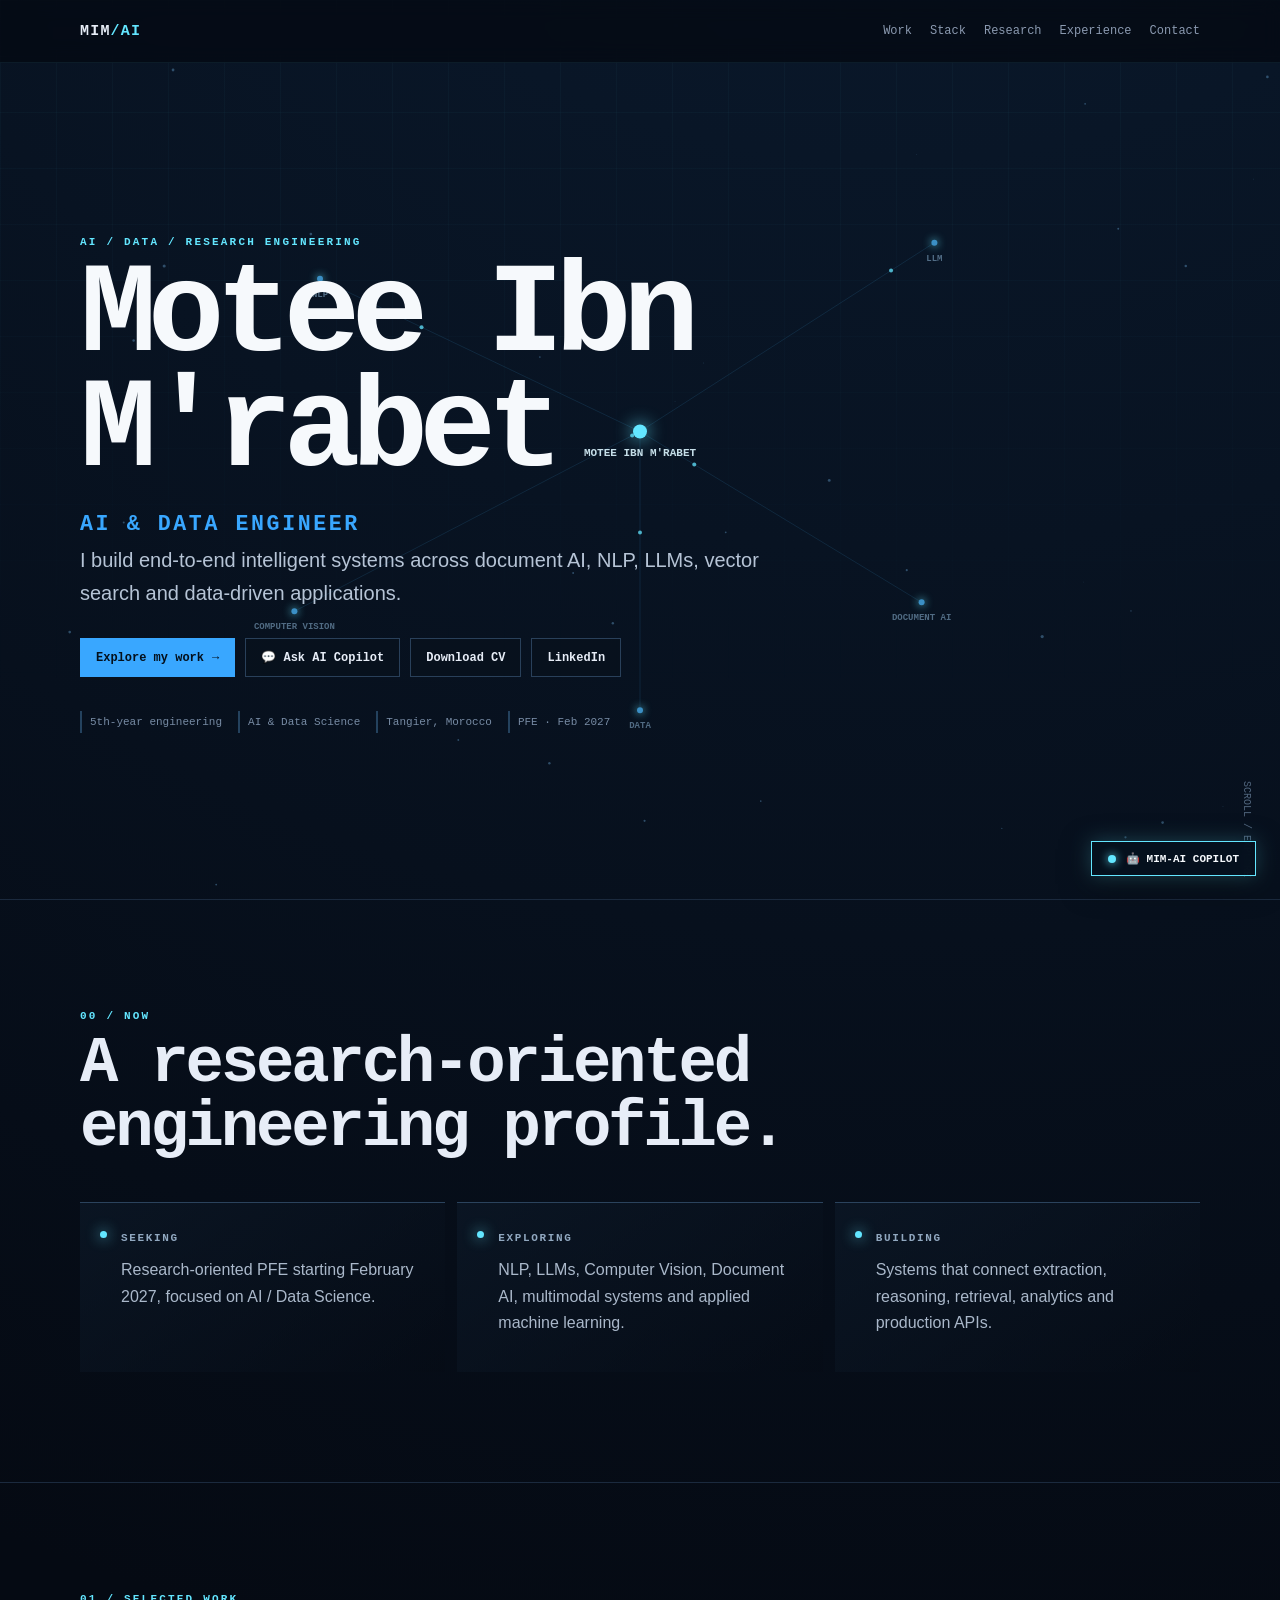
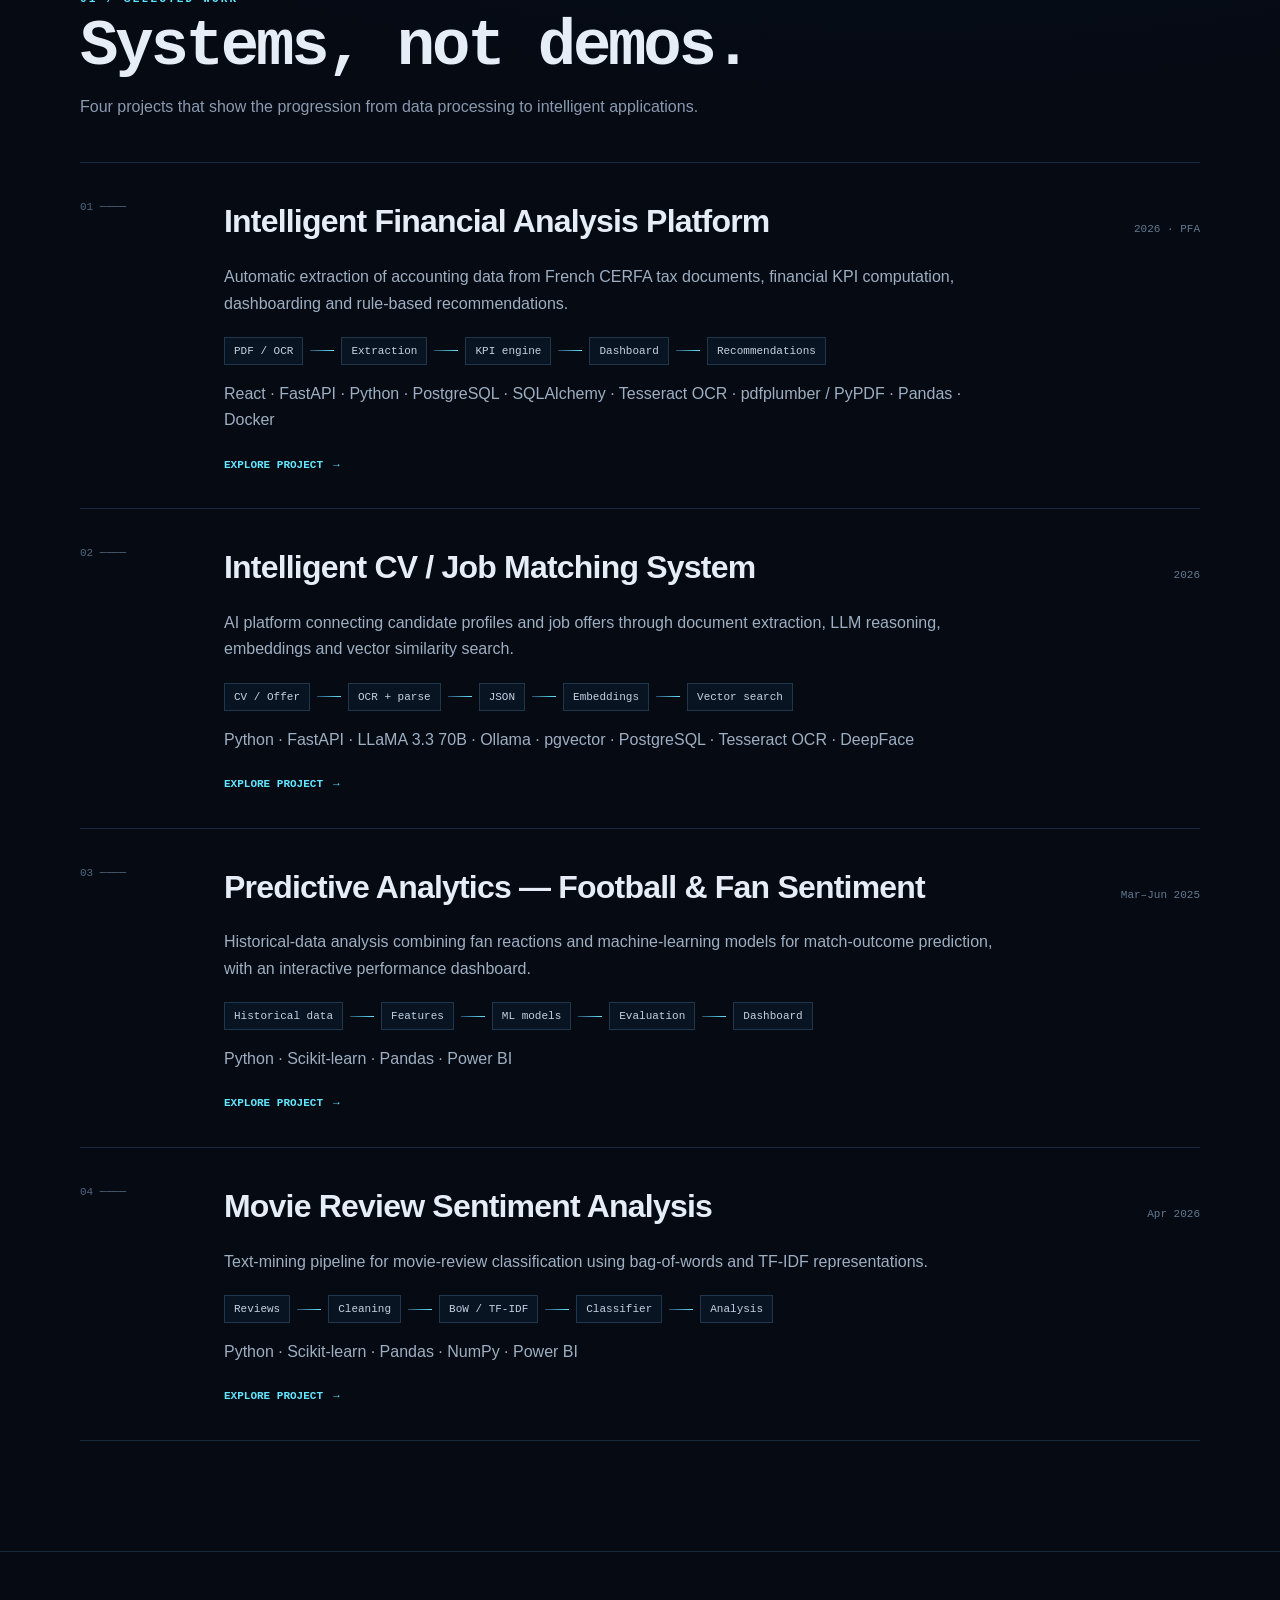
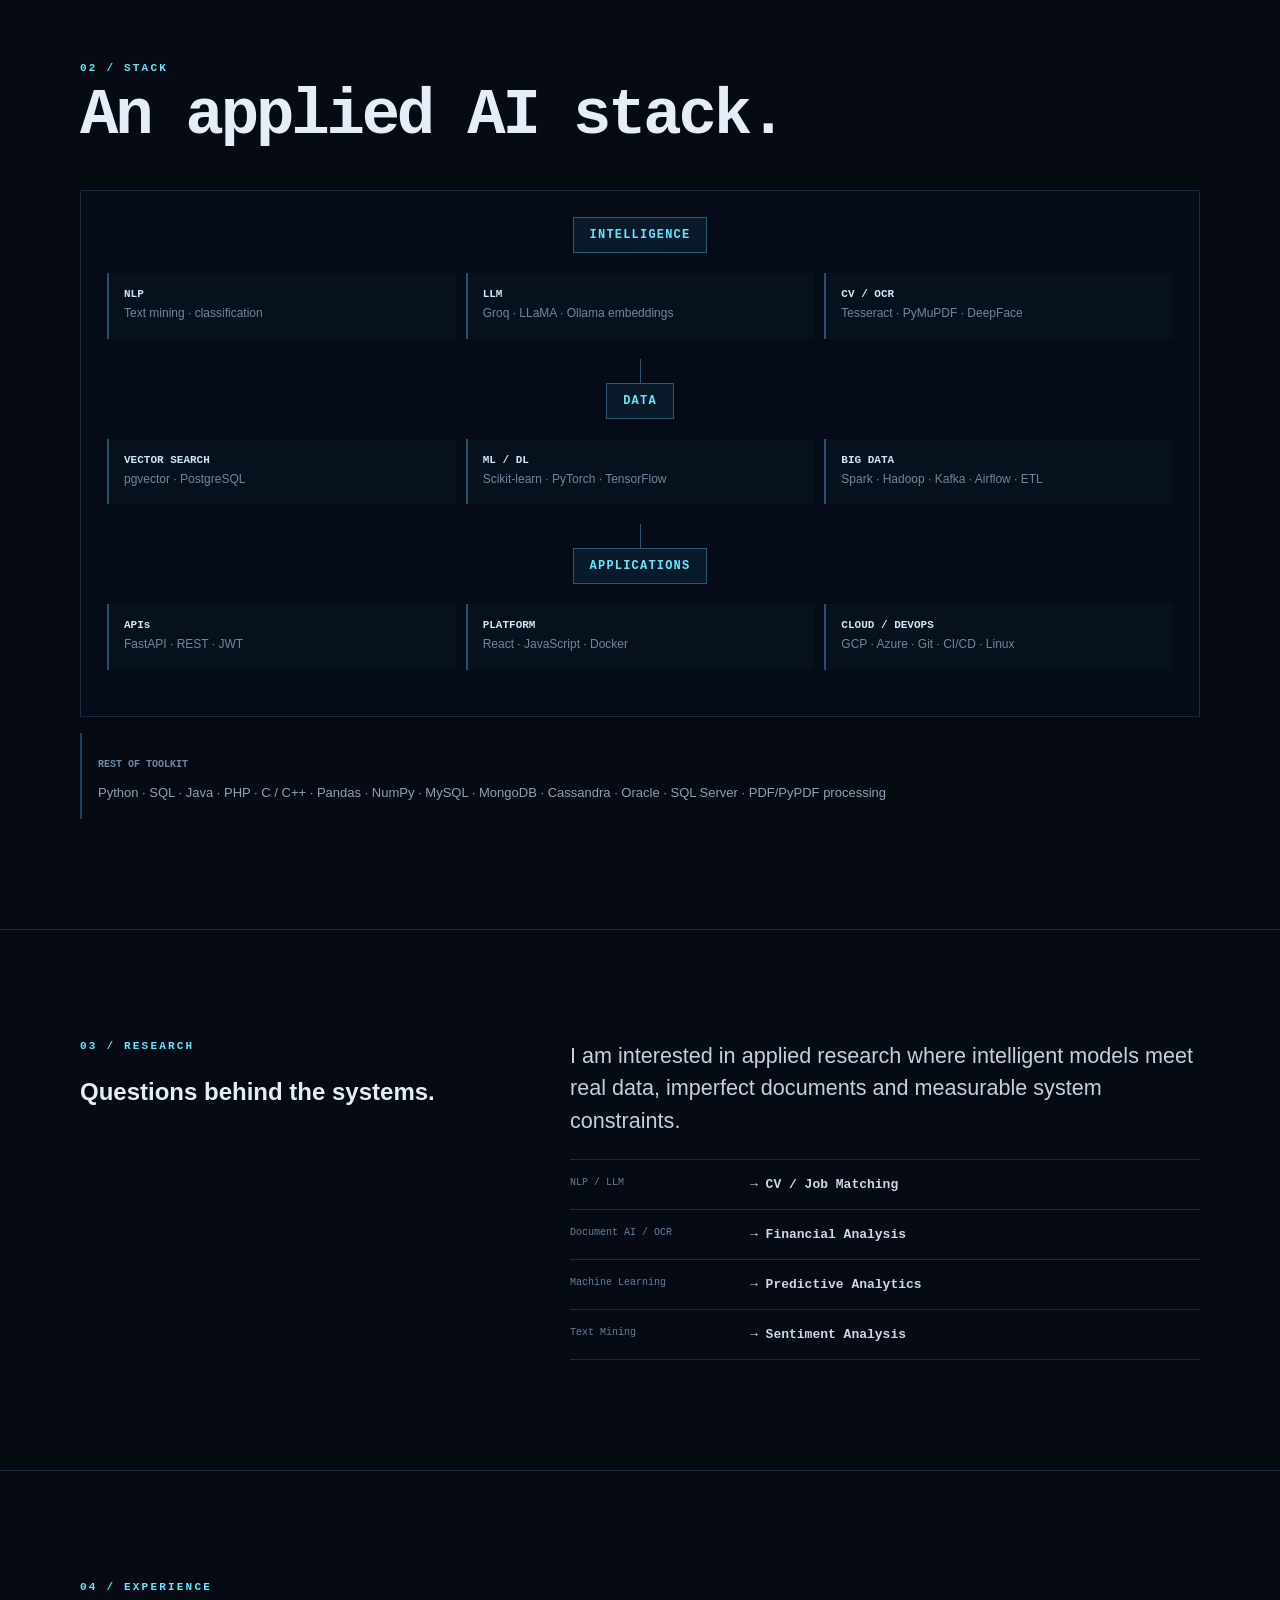
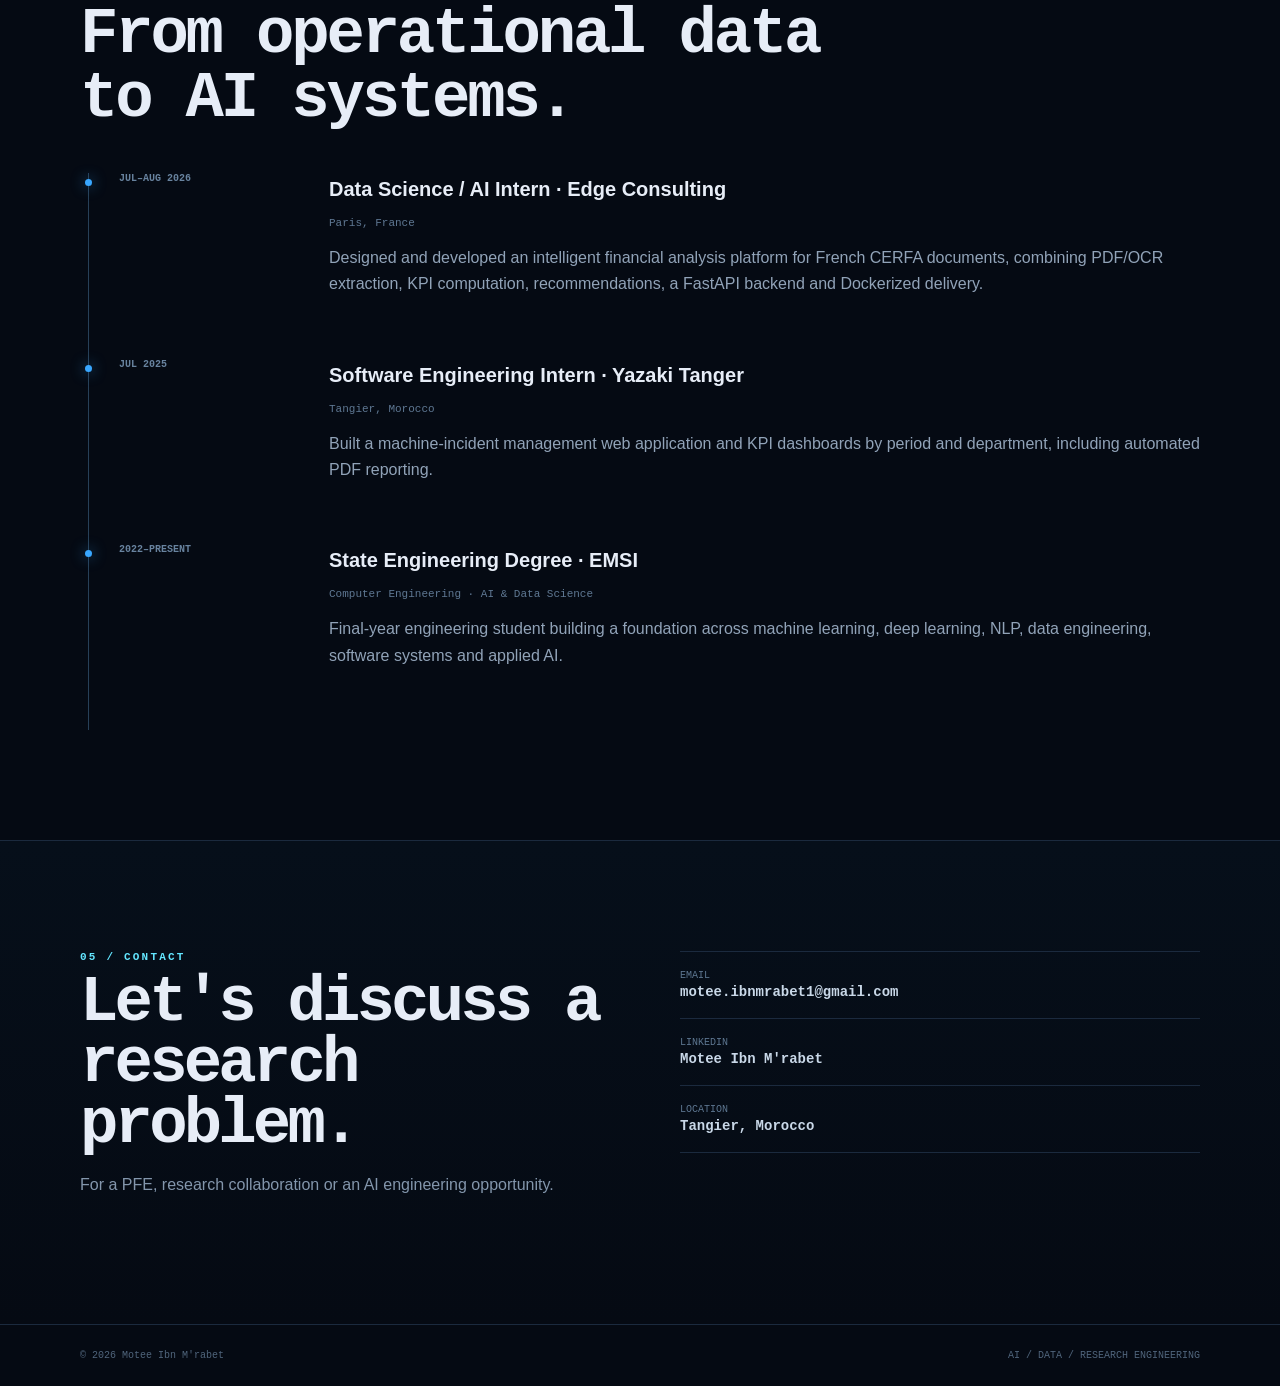
==== commit 47bc3c7d: "Prepare free portfolio deployment Configure GitHub Pages and Render for the portfolio and chatbot.  " ====
--- a/motee-portfolio/index.html
+++ b/motee-portfolio/index.html
@@ -5,17 +5,20 @@
   <meta name="viewport" content="width=device-width, initial-scale=1">
   <meta name="description" content="Motee Ibn M'rabet — AI & Data Engineer, final-year engineering student seeking a research-oriented PFE starting February 2027.">
   <meta name="theme-color" content="#050a13">
-  <title>Motee Ibn M'rabet — AI & Data Engineer</title>
+  <title>Motee Ibn M'rabet — AI &amp; Data Engineer</title>
   <link rel="stylesheet" href="style.css">
 </head>
 <body>
-  <p>CI/CD Docker test 🚀</p>
   <a class="skip-link" href="#main">Skip to content</a>
   <header class="site-header">
     <div class="container nav-wrap">
       <a class="brand" href="index.html" aria-label="Motee Ibn M'rabet home">MIM<span>/AI</span></a>
       <nav aria-label="Primary navigation">
-        <a href="#work">Work</a><a href="#stack">Stack</a><a href="#research">Research</a><a href="#experience">Experience</a><a href="#contact">Contact</a>
+        <a href="#work">Work</a>
+        <a href="#stack">Stack</a>
+        <a href="#research">Research</a>
+        <a href="#experience">Experience</a>
+        <a href="#contact">Contact</a>
       </nav>
     </div>
   </header>
@@ -31,6 +34,7 @@
         <p class="hero-tagline">I build end-to-end intelligent systems across document AI, NLP, LLMs, vector search and data-driven applications.</p>
         <div class="hero-actions">
           <a class="button button-primary" href="#work">Explore my work <span aria-hidden="true">→</span></a>
+          <button class="button" onclick="document.getElementById('mim-ai-trigger').click();">💬 Ask AI Copilot</button>
           <a class="button" href="CV_Name.pdf" download>Download CV</a>
           <a class="button" href="https://www.linkedin.com/in/motee-ibn-m-rabet-7955bb354/" target="_blank" rel="noopener">LinkedIn</a>
         </div>
@@ -98,7 +102,55 @@
 
     <section class="section contact-section" id="contact" aria-labelledby="contact-title"><div class="container contact-grid"><div><p class="eyebrow">05 / CONTACT</p><h2 id="contact-title">Let's discuss a research problem.</h2><p>For a PFE, research collaboration or an AI engineering opportunity.</p></div><div class="contact-links"><a href="mailto:motee.ibnmrabet1@gmail.com"><span>EMAIL</span><strong>motee.ibnmrabet1@gmail.com</strong></a><a href="https://www.linkedin.com/in/motee-ibn-m-rabet-7955bb354/" target="_blank" rel="noopener"><span>LINKEDIN</span><strong>Motee Ibn M'rabet</strong></a><div><span>LOCATION</span><strong>Tangier, Morocco</strong></div></div></div></section>
   </main>
+
   <footer><div class="container footer-wrap"><span>© 2026 Motee Ibn M'rabet</span><span>AI / DATA / RESEARCH ENGINEERING</span></div></footer>
+
+  <!-- ========================================== -->
+  <!-- FLOATING MIM-AI COPILOT ASSISTANT -->
+  <!-- ========================================== -->
+  <button id="mim-ai-trigger" aria-label="Open MIM-AI Copilot assistant">
+    <span class="ai-pulse-dot" aria-hidden="true"></span>
+    <span>🤖 MIM-AI COPILOT</span>
+  </button>
+
+  <div id="mim-ai-drawer" aria-hidden="true" role="dialog" aria-labelledby="chat-heading">
+    <div class="chat-header">
+      <div class="chat-title">
+        <strong id="chat-heading">MIM-AI // Career Copilot</strong>
+        <span>● ONLINE</span>
+      </div>
+      <div class="chat-header-actions">
+        <button id="mim-chat-clear" class="chat-icon-btn" title="Réinitialiser la conversation">Clear</button>
+        <button id="mim-chat-close" class="chat-icon-btn" title="Fermer" aria-label="Fermer le chat">✕</button>
+      </div>
+    </div>
+
+    <div id="mim-chat-messages" class="chat-messages" role="log" aria-live="polite">
+      <div class="chat-msg bot">
+        <div class="msg-avatar">MIM</div>
+        <div class="msg-content">
+          Bonjour ! 👋 Je suis <strong>MIM-AI</strong>, l'assistant intelligent du portfolio de Motee Ibn M'rabet.<br><br>
+          Posez-moi une question sur ses <strong>projets IA/LLM</strong>, ses compétences, sa disponibilité pour un <strong>PFE en Février 2027</strong>, ou son expérience chez Edge Consulting !
+        </div>
+      </div>
+    </div>
+
+    <div class="quick-prompts-bar">
+      <button class="chat-chip" data-query="Est-il disponible pour un PFE en Février 2027 ?">💼 PFE Fév 2027</button>
+      <button class="chat-chip" data-query="Quels sont ses projets en LLM et NLP ?">🧠 Projets LLM</button>
+      <button class="chat-chip" data-query="Résume son projet Virtuo.">📄 Projet Virtuo</button>
+      <button class="chat-chip" data-query="Quelle est son expérience chez Edge Consulting ?">📊 Edge Consulting</button>
+      <button class="chat-chip" data-query="Quelles sont ses compétences en Computer Vision ?">👁️ Vision &amp; OCR</button>
+    </div>
+
+    <form id="mim-chat-form" class="chat-input-bar">
+      <input id="mim-chat-input" class="chat-input-field" type="text" placeholder="Posez une question à MIM-AI..." autocomplete="off">
+      <button type="submit" class="chat-send-btn">Envoyer →</button>
+    </form>
+  </div>
+
+  <script src="api-config.js"></script>
   <script src="site.js"></script>
+  <script src="ai-engine.js"></script>
 </body>
 </html>
--- a/motee-portfolio/style.css
+++ b/motee-portfolio/style.css
@@ -1,3 +1,130 @@
-:root{--bg:#050a13;--bg2:#07101d;--panel:#0a1422;--text:#e7edf7;--muted:#8b9ab0;--line:#1b2a3e;--blue:#39a7ff;--cyan:#63e6ff;--white:#f6f9fc;--mono:"Courier New",Courier,monospace;--sans:Arial,Helvetica,sans-serif}*{box-sizing:border-box}html{scroll-behavior:smooth}body{margin:0;background:radial-gradient(circle at 70% -10%,#0b1c31 0,transparent 34%),var(--bg);color:var(--text);font-family:var(--sans);line-height:1.65}a{color:inherit}.container{width:min(1120px,calc(100% - 40px));margin-inline:auto}.skip-link{position:fixed;left:12px;top:-60px;background:var(--white);color:var(--bg);padding:8px 12px;z-index:100}.skip-link:focus{top:12px}.site-header{position:fixed;z-index:20;inset:0 0 auto;border-bottom:1px solid rgba(99,230,255,.08);background:rgba(5,10,19,.78);backdrop-filter:blur(10px)}.nav-wrap{min-height:62px;display:flex;align-items:center;justify-content:space-between;gap:20px}.brand{font:700 15px var(--mono);text-decoration:none;letter-spacing:.08em}.brand span{color:var(--cyan)}nav{display:flex;gap:18px;overflow:auto}nav a{font:12px var(--mono);text-decoration:none;color:var(--muted);white-space:nowrap}nav a:hover,nav a:focus{color:var(--cyan)}.hero{min-height:100svh;position:relative;display:grid;align-items:center;overflow:hidden;border-bottom:1px solid var(--line)}#network-canvas{position:absolute;inset:0;width:100%;height:100%}.hero-grid{position:absolute;inset:0;background-image:linear-gradient(rgba(99,230,255,.035) 1px,transparent 1px),linear-gradient(90deg,rgba(99,230,255,.035) 1px,transparent 1px);background-size:56px 56px;mask-image:linear-gradient(to bottom,black,transparent 80%);pointer-events:none}.hero-content{position:relative;z-index:2;padding-top:70px}.eyebrow{margin:0 0 10px;color:var(--cyan);font:700 11px var(--mono);letter-spacing:.2em}.hero h1{margin:0;font:700 clamp(3rem,10vw,8.4rem)/.9 var(--mono);letter-spacing:-.07em;color:var(--white);max-width:1000px}.hero-role{margin:24px 0 8px;font:700 clamp(1rem,2vw,1.35rem) var(--mono);color:var(--blue);letter-spacing:.12em}.hero-tagline{max-width:720px;margin:0;color:#b6c4d6;font-size:clamp(1rem,2vw,1.25rem)}.hero-actions{display:flex;flex-wrap:wrap;gap:10px;margin-top:28px}.button{display:inline-flex;align-items:center;gap:8px;padding:11px 15px;border:1px solid #29405a;background:rgba(8,17,29,.65);text-decoration:none;font:700 12px var(--mono);color:var(--text);transition:.2s}.button:hover,.button:focus{border-color:var(--cyan);transform:translateY(-2px)}.button-primary{background:var(--blue);border-color:var(--blue);color:#04101c}.hero-meta{display:flex;flex-wrap:wrap;gap:8px;margin-top:34px}.hero-meta span{padding:5px 8px;border-left:2px solid #24425e;color:#778ba4;font:11px var(--mono)}.hero-scroll{position:absolute;bottom:22px;right:28px;color:#52677f;font:10px var(--mono);writing-mode:vertical-rl}.section{padding:110px 0;border-bottom:1px solid var(--line)}.section-head{margin-bottom:42px}.section-head h2{margin:0;max-width:760px;font:700 clamp(2rem,5vw,4rem)/1 var(--mono);letter-spacing:-.05em}.section-intro{color:var(--muted);max-width:620px;margin:15px 0 0}.now-grid{display:grid;grid-template-columns:repeat(3,1fr);gap:12px}.status-card{min-height:170px;border-top:1px solid #2b435d;padding:20px;background:linear-gradient(145deg,rgba(12,24,39,.72),rgba(5,10,19,.3));display:flex;gap:14px}.status-dot{width:7px;height:7px;margin-top:8px;background:var(--cyan);box-shadow:0 0 14px var(--cyan);border-radius:50%;flex:none}.status-card strong{font:700 11px var(--mono);letter-spacing:.15em;color:#91a8c0}.status-card p{margin:8px 0;color:#aab8ca}.project-list{border-top:1px solid var(--line)}.project-row{display:grid;grid-template-columns:120px 1fr;gap:24px;padding:32px 0;border-bottom:1px solid var(--line)}.project-index{font:11px var(--mono);color:#50667f;padding-top:6px}.project-title{display:flex;justify-content:space-between;gap:15px;align-items:baseline}.project-title h3{margin:0;font-size:clamp(1.25rem,2.6vw,2rem);letter-spacing:-.025em}.project-year{font:11px var(--mono);color:#627990;white-space:nowrap}.project-main>p{color:#9eafc2;max-width:780px}.pipeline{display:flex;align-items:center;flex-wrap:wrap;gap:7px;margin:20px 0 13px;font:11px var(--mono);color:#c3d2e4}.pipeline span{padding:7px 9px;border:1px solid #20364d;background:#081421}.pipeline i{display:block;width:24px;height:1px;background:linear-gradient(90deg,#28506d,var(--cyan));position:relative;animation:flow 1.8s linear infinite}@keyframes flow{0%{opacity:.25}50%{opacity:1}100%{opacity:.25}}.tech-line{font:11px var(--mono);color:#607992!important}.project-link{display:inline-flex;gap:10px;margin-top:4px;font:700 11px var(--mono);color:var(--cyan);text-decoration:none}.project-link:hover{color:var(--white)}.stack-tree{border:1px solid var(--line);background:rgba(6,15,26,.55);padding:26px}.tree-root{width:max-content;margin:auto;padding:10px 16px;border:1px solid #2e5676;background:#091a2a;color:var(--cyan);font:700 12px var(--mono);letter-spacing:.1em}.tree-branch{display:grid;grid-template-columns:repeat(3,1fr);gap:10px;margin:20px 0}.tree-node{padding:15px;border-left:2px solid #28506d;background:#07111d}.tree-node b{display:block;font:700 11px var(--mono);color:#cfe5f8}.tree-node span{display:block;color:#70869e;font-size:12px;margin-top:4px}.tree-connector{width:1px;height:24px;background:#2d536e;margin:auto}.stack-rest{margin-top:16px;padding:16px;border-left:2px solid #233c54}.stack-rest strong{font:700 10px var(--mono);color:#6f89a4}.stack-rest p{margin:6px 0 0;color:#8ea0b5;font-size:13px}.research-grid{display:grid;grid-template-columns:.8fr 1.2fr;gap:70px}.research-lead{font-size:1.35rem;line-height:1.5;color:#c2cfdd;margin-top:0}.research-links{border-top:1px solid var(--line)}.research-links a{display:grid;grid-template-columns:180px 1fr;padding:17px 0;border-bottom:1px solid var(--line);text-decoration:none}.research-links span{font:10px var(--mono);color:#64809c}.research-links b{font:700 13px var(--mono);color:#cbd8e7}.research-links a:hover b{color:var(--cyan)}.timeline{border-left:1px solid #274058;margin-left:8px}.timeline-item{display:grid;grid-template-columns:180px 1fr;gap:30px;padding:0 0 45px 30px;position:relative}.timeline-item:before{content:"";position:absolute;left:-4px;top:6px;width:7px;height:7px;border-radius:50%;background:var(--blue);box-shadow:0 0 14px rgba(57,167,255,.7)}.timeline-date{font:700 10px var(--mono);color:#68839f}.timeline-item h3{margin:0;font-size:1.25rem}.timeline-item p{color:#91a3b8}.timeline-item .muted{font:11px var(--mono);color:#5f7893}.contact-section{background:linear-gradient(180deg,rgba(7,20,33,.5),transparent)}.contact-grid{display:grid;grid-template-columns:1fr 1fr;gap:80px}.contact-grid h2{font:700 clamp(2.3rem,5vw,4.8rem)/.95 var(--mono);letter-spacing:-.06em;margin:0}.contact-grid>div>p:last-child{color:#8396ac;max-width:480px}.contact-links{border-top:1px solid var(--line)}.contact-links a,.contact-links>div{display:flex;flex-direction:column;gap:3px;padding:18px 0;border-bottom:1px solid var(--line);text-decoration:none}.contact-links span{font:10px var(--mono);color:#5d7690}.contact-links strong{font:700 14px var(--mono);color:#c9d8e8}.contact-links a:hover strong{color:var(--cyan)}footer{padding:25px 0;color:#50657c;font:10px var(--mono)}.footer-wrap{display:flex;justify-content:space-between;gap:20px}.project-hero{padding:150px 0 80px;border-bottom:1px solid var(--line)}.project-hero h1{font:700 clamp(2.6rem,7vw,6rem)/.95 var(--mono);letter-spacing:-.06em;margin:0;max-width:1000px}.project-kicker{color:var(--blue);font:11px var(--mono);margin:18px 0}.project-layout{display:grid;grid-template-columns:1fr 280px;gap:70px}.content-block{padding:70px 0;border-bottom:1px solid var(--line)}.content-block h2{font:700 1.5rem var(--mono);margin:0 0 18px;color:var(--cyan)}.content-block p,.content-block li{color:#9caec1}.metric-grid{display:grid;grid-template-columns:repeat(3,1fr);gap:10px}.metric{border:1px solid var(--line);padding:18px;background:#07111d}.metric b{display:block;font:700 1.4rem var(--mono);color:var(--white)}.metric span{font:10px var(--mono);color:#607b95}.placeholder{border:1px dashed #3a5168;min-height:180px;display:grid;place-items:center;text-align:center;padding:20px;color:#6d849b;font:11px var(--mono);margin-top:15px}.placeholder[hidden]{display:none}.pipeline-interactive{display:grid;grid-template-columns:repeat(5,1fr);gap:8px}.pipeline-step{min-height:90px;text-align:left;border:1px solid #24415b;background:#07111d;color:#9eb1c6;padding:12px;font:700 10px var(--mono);cursor:pointer}.pipeline-step:hover,.pipeline-step.active{border-color:var(--cyan);color:var(--cyan)}.step-detail{margin-top:12px;padding:15px;border-left:2px solid var(--cyan);background:#07111d;color:#9eb1c6;min-height:70px}.side-box{border:1px solid var(--line);padding:18px;position:sticky;top:90px}.side-box h2{font:700 11px var(--mono);color:#66839e}.side-box a{display:block;padding:8px 0;color:#9db2c7;text-decoration:none;font:11px var(--mono)}.side-box a:hover{color:var(--cyan)}.disabled{opacity:.45;pointer-events:none}.draft{display:inline-block;padding:4px 7px;border:1px solid #6a5632;color:#d5b66f;font:10px var(--mono);margin-left:8px}.back{font:10px var(--mono);color:#607994;text-decoration:none}.back:hover{color:var(--cyan)}
-@media(max-width:800px){.now-grid,.research-grid,.contact-grid{grid-template-columns:1fr}.tree-branch{grid-template-columns:1fr}.project-row{grid-template-columns:1fr;gap:8px}.project-index{padding:0}.timeline-item{grid-template-columns:1fr;gap:3px}.pipeline-interactive{grid-template-columns:1fr 1fr}.project-layout{grid-template-columns:1fr}.side-box{position:static}.metric-grid{grid-template-columns:1fr}.footer-wrap{flex-direction:column}.hero h1{font-size:clamp(3rem,16vw,6rem)}}
+:root{--bg:#050a13;--bg2:#07101d;--panel:#0a1422;--text:#e7edf7;--muted:#8b9ab0;--line:#1b2a3e;--blue:#39a7ff;--cyan:#63e6ff;--white:#f6f9fc;--green:#4ade80;--amber:#f59e0b;--red:#ff6b8b;--mono:"Courier New",Courier,monospace;--sans:Arial,Helvetica,sans-serif}*{box-sizing:border-box}html{scroll-behavior:smooth}body{margin:0;background:radial-gradient(circle at 70% -10%,#0b1c31 0,transparent 34%),var(--bg);color:var(--text);font-family:var(--sans);line-height:1.65}a{color:inherit}.container{width:min(1120px,calc(100% - 40px));margin-inline:auto}.skip-link{position:fixed;left:12px;top:-60px;background:var(--white);color:var(--bg);padding:8px 12px;z-index:100}.skip-link:focus{top:12px}.site-header{position:fixed;z-index:20;inset:0 0 auto;border-bottom:1px solid rgba(99,230,255,.08);background:rgba(5,10,19,.78);backdrop-filter:blur(10px)}.nav-wrap{min-height:62px;display:flex;align-items:center;justify-content:space-between;gap:20px}.brand{font:700 15px var(--mono);text-decoration:none;letter-spacing:.08em}.brand span{color:var(--cyan)}nav{display:flex;gap:18px;overflow:auto}nav a{font:12px var(--mono);text-decoration:none;color:var(--muted);white-space:nowrap}nav a:hover,nav a:focus{color:var(--cyan)}.hero{min-height:100svh;position:relative;display:grid;align-items:center;overflow:hidden;border-bottom:1px solid var(--line)}#network-canvas{position:absolute;inset:0;width:100%;height:100%}.hero-grid{position:absolute;inset:0;background-image:linear-gradient(rgba(99,230,255,.035) 1px,transparent 1px),linear-gradient(90deg,rgba(99,230,255,.035) 1px,transparent 1px);background-size:56px 56px;mask-image:linear-gradient(to bottom,black,transparent 80%);pointer-events:none}.hero-content{position:relative;z-index:2;padding-top:70px}.eyebrow{margin:0 0 10px;color:var(--cyan);font:700 11px var(--mono);letter-spacing:.2em}.hero h1{margin:0;font:700 clamp(3rem,10vw,8.4rem)/.9 var(--mono);letter-spacing:-.07em;color:var(--white);max-width:1000px}.hero-role{margin:24px 0 8px;font:700 clamp(1rem,2vw,1.35rem) var(--mono);color:var(--blue);letter-spacing:.12em}.hero-tagline{max-width:720px;margin:0;color:#b6c4d6;font-size:clamp(1rem,2vw,1.25rem)}.hero-actions{display:flex;flex-wrap:wrap;gap:10px;margin-top:28px}.button{display:inline-flex;align-items:center;gap:8px;padding:11px 15px;border:1px solid #29405a;background:rgba(8,17,29,.65);text-decoration:none;font:700 12px var(--mono);color:var(--text);transition:.2s;cursor:pointer}.button:hover,.button:focus{border-color:var(--cyan);transform:translateY(-2px)}.button-primary{background:var(--blue);border-color:var(--blue);color:#04101c}.button-green{background:rgba(74,222,128,0.15);border-color:var(--green);color:var(--green)}.button-green:hover{background:var(--green);color:#04101c}.hero-meta{display:flex;flex-wrap:wrap;gap:8px;margin-top:34px}.hero-meta span{padding:5px 8px;border-left:2px solid #24425e;color:#778ba4;font:11px var(--mono)}.hero-scroll{position:absolute;bottom:22px;right:28px;color:#52677f;font:10px var(--mono);writing-mode:vertical-rl}.section{padding:110px 0;border-bottom:1px solid var(--line)}.section-head{margin-bottom:42px}.section-head h2{margin:0;max-width:760px;font:700 clamp(2rem,5vw,4rem)/1 var(--mono);letter-spacing:-.05em}.section-intro{color:var(--muted);max-width:620px;margin:15px 0 0}.now-grid{display:grid;grid-template-columns:repeat(3,1fr);gap:12px}.status-card{min-height:170px;border-top:1px solid #2b435d;padding:20px;background:linear-gradient(145deg,rgba(12,24,39,.72),rgba(5,10,19,.3));display:flex;gap:14px}.status-dot{width:7px;height:7px;margin-top:8px;background:var(--cyan);box-shadow:0 0 14px var(--cyan);border-radius:50%;flex:none}.status-card strong{font:700 11px var(--mono);letter-spacing:.15em;color:#91a8c0}.status-card p{margin:8px 0;color:#aab8ca}.project-list{border-top:1px solid var(--line)}.project-row{display:grid;grid-template-columns:120px 1fr;gap:24px;padding:32px 0;border-bottom:1px solid var(--line)}.project-index{font:11px var(--mono);color:#50667f;padding-top:6px}.project-title{display:flex;justify-content:space-between;gap:15px;align-items:baseline}.project-title h3{margin:0;font-size:clamp(1.25rem,2.6vw,2rem);letter-spacing:-.025em}.project-year{font:11px var(--mono);color:#627990;white-space:nowrap}.project-main>p{color:#9eafc2;max-width:780px}.pipeline{display:flex;align-items:center;flex-wrap:wrap;gap:7px;margin:20px 0 13px;font:11px var(--mono);color:#c3d2e4}.pipeline span{padding:7px 9px;border:1px solid #20364d;background:#081421}.pipeline i{display:block;width:24px;height:1px;background:linear-gradient(90deg,#28506d,var(--cyan));position:relative;animation:flow 1.8s linear infinite}@keyframes flow{0%{opacity:.25}50%{opacity:1}100%{opacity:.25}}.project-link{display:inline-flex;gap:10px;margin-top:4px;font:700 11px var(--mono);color:var(--cyan);text-decoration:none}.project-link:hover{color:var(--white)}.stack-tree{border:1px solid var(--line);background:rgba(6,15,26,.55);padding:26px}.tree-root{width:max-content;margin:auto;padding:10px 16px;border:1px solid #2e5676;background:#091a2a;color:var(--cyan);font:700 12px var(--mono);letter-spacing:.1em}.tree-branch{display:grid;grid-template-columns:repeat(3,1fr);gap:10px;margin:20px 0}.tree-node{padding:15px;border-left:2px solid #28506d;background:#07111d}.tree-node b{display:block;font:700 11px var(--mono);color:#cfe5f8}.tree-node span{display:block;color:#70869e;font-size:12px;margin-top:4px}.tree-connector{width:1px;height:24px;background:#2d536e;margin:auto}.stack-rest{margin-top:16px;padding:16px;border-left:2px solid #233c54}.stack-rest strong{font:700 10px var(--mono);color:#6f89a4}.stack-rest p{margin:6px 0 0;color:#8ea0b5;font-size:13px}.research-grid{display:grid;grid-template-columns:.8fr 1.2fr;gap:70px}.research-lead{font-size:1.35rem;line-height:1.5;color:#c2cfdd;margin-top:0}.research-links{border-top:1px solid var(--line)}.research-links a{display:grid;grid-template-columns:180px 1fr;padding:17px 0;border-bottom:1px solid var(--line);text-decoration:none}.research-links span{font:10px var(--mono);color:#64809c}.research-links b{font:700 13px var(--mono);color:#cbd8e7}.research-links a:hover b{color:var(--cyan)}.timeline{border-left:1px solid #274058;margin-left:8px}.timeline-item{display:grid;grid-template-columns:180px 1fr;gap:30px;padding:0 0 45px 30px;position:relative}.timeline-item:before{content:"";position:absolute;left:-4px;top:6px;width:7px;height:7px;border-radius:50%;background:var(--blue);box-shadow:0 0 14px rgba(57,167,255,.7)}.timeline-date{font:700 10px var(--mono);color:#68839f}.timeline-item h3{margin:0;font-size:1.25rem}.timeline-item p{color:#91a3b8}.timeline-item .muted{font:11px var(--mono);color:#5f7893}.contact-section{background:linear-gradient(180deg,rgba(7,20,33,.5),transparent)}.contact-grid{display:grid;grid-template-columns:1fr 1fr;gap:80px}.contact-grid h2{font:700 clamp(2.3rem,5vw,4.8rem)/.95 var(--mono);letter-spacing:-.06em;margin:0}.contact-grid>div>p:last-child{color:#8396ac;max-width:480px}.contact-links{border-top:1px solid var(--line)}.contact-links a,.contact-links>div{display:flex;flex-direction:column;gap:3px;padding:18px 0;border-bottom:1px solid var(--line);text-decoration:none}.contact-links span{font:10px var(--mono);color:#5d7690}.contact-links strong{font:700 14px var(--mono);color:#c9d8e8}.contact-links a:hover strong{color:var(--cyan)}footer{padding:25px 0;color:#50657c;font:10px var(--mono)}.footer-wrap{display:flex;justify-content:space-between;gap:20px}.project-hero{padding:150px 0 80px;border-bottom:1px solid var(--line)}.project-hero h1{font:700 clamp(2.6rem,7vw,6rem)/.95 var(--mono);letter-spacing:-.06em;margin:0;max-width:1000px}.project-kicker{color:var(--blue);font:11px var(--mono);margin:18px 0}.project-layout{display:grid;grid-template-columns:1fr 280px;gap:70px}.content-block{padding:70px 0;border-bottom:1px solid var(--line)}.content-block h2{font:700 1.5rem var(--mono);margin:0 0 18px;color:var(--cyan)}.content-block p,.content-block li{color:#9caec1}.metric-grid{display:grid;grid-template-columns:repeat(3,1fr);gap:10px}.metric{border:1px solid var(--line);padding:18px;background:#07111d}.metric b{display:block;font:700 1.4rem var(--mono);color:var(--white)}.metric span{font:10px var(--mono);color:#607b95}.placeholder{border:1px dashed #3a5168;min-height:180px;display:grid;place-items:center;text-align:center;padding:20px;color:#6d849b;font:11px var(--mono);margin-top:15px}.placeholder[hidden]{display:none}.pipeline-interactive{display:grid;grid-template-columns:repeat(5,1fr);gap:8px}.pipeline-step{min-height:90px;text-align:left;border:1px solid #24415b;background:#07111d;color:#9eb1c6;padding:12px;font:700 10px var(--mono);cursor:pointer}.pipeline-step:hover,.pipeline-step.active{border-color:var(--cyan);color:var(--cyan)}.step-detail{margin-top:12px;padding:15px;border-left:2px solid var(--cyan);background:#07111d;color:#9eb1c6;min-height:70px}.side-box{border:1px solid var(--line);padding:18px;position:sticky;top:90px}.side-box h2{font:700 11px var(--mono);color:#66839e}.side-box a{display:block;padding:8px 0;color:#9db2c7;text-decoration:none;font:11px var(--mono)}.side-box a:hover{color:var(--cyan)}.disabled{opacity:.45;pointer-events:none}.draft{display:inline-block;padding:4px 7px;border:1px solid #6a5632;color:#d5b66f;font:10px var(--mono);margin-left:8px}.back{font:10px var(--mono);color:#607994;text-decoration:none}.back:hover{color:var(--cyan)}
+
+/* ==========================================
+   MLOPS CONTROL CENTER & CT PIPELINE STYLES
+   ========================================== */
+.mlops-tabs{display:flex;flex-wrap:wrap;gap:10px;margin-bottom:30px;border-bottom:1px solid var(--line);padding-bottom:16px}
+.mlops-tab-btn{background:rgba(7,17,29,.8);border:1px solid #233c54;color:var(--muted);font:700 12px var(--mono);padding:10px 18px;cursor:pointer;transition:all .2s ease;display:inline-flex;align-items:center;gap:8px}
+.mlops-tab-btn:hover{border-color:var(--cyan);color:var(--text);transform:translateY(-1px)}
+.mlops-tab-btn.active{background:#091a2a;border-color:var(--green);color:var(--green);box-shadow:0 0 15px rgba(74,222,128,.15)}
+.mlops-panel{display:none;animation:fadeIn .3s ease}
+.mlops-panel.active{display:block}
+@keyframes fadeIn{from{opacity:0;transform:translateY(6px)}to{opacity:1;transform:translateY(0)}}
+.mlops-section{position:relative;background:radial-gradient(circle at 80% 30%,rgba(16,78,54,.3) 0,transparent 45%),var(--bg)}
+.dag-grid{display:grid;grid-template-columns:repeat(3,1fr);gap:14px;margin-bottom:24px}
+.dag-step-card{background:#06111e;border:1px solid #1f374e;padding:16px;position:relative;transition:all .25s ease}
+.dag-step-card.running{border-color:var(--amber);box-shadow:0 0 20px rgba(245,158,11,.25);background:rgba(245,158,11,.04)}
+.dag-step-card.success{border-color:var(--green);box-shadow:0 0 20px rgba(74,222,128,.18);background:rgba(74,222,128,.04)}
+.dag-step-header{display:flex;justify-content:space-between;align-items:center;margin-bottom:10px}
+.dag-step-num{font:700 10px var(--mono);color:#5d7b98}
+.dag-step-title{margin:0 0 6px;font:700 13px var(--mono);color:var(--white)}
+.dag-step-desc{margin:0;font-size:12px;color:#8ba0b6;line-height:1.45}
+.dag-badge{font:700 9px var(--mono);padding:3px 7px;border-radius:2px;letter-spacing:.08em}
+.status-idle{background:#112234;color:#6d88a3;border:1px solid #1c364e}
+.status-running{background:rgba(245,158,11,.2);color:var(--amber);border:1px solid var(--amber);animation:pulseRunning 1.2s infinite alternate}
+.status-success{background:rgba(74,222,128,.18);color:var(--green);border:1px solid var(--green)}
+@keyframes pulseRunning{from{opacity:.6}to{opacity:1}}
+
+.mlops-progress-container{margin-bottom:20px;padding:16px;background:#06111d;border:1px solid #1d364d}
+.mlops-progress-header{display:flex;justify-content:space-between;font:700 11px var(--mono);color:var(--cyan);margin-bottom:8px}
+.mlops-progress-track{height:8px;background:#030810;border:1px solid #1e3952;overflow:hidden}
+.mlops-progress-fill{height:100%;background:linear-gradient(90deg,var(--blue),var(--green));transition:width .4s ease}
+
+.mlops-terminal-container{border:1px solid #1c3750;background:#030712;overflow:hidden;margin-bottom:20px}
+.mlops-terminal-header{padding:10px 16px;background:#071220;border-bottom:1px solid #172d42;display:flex;justify-content:space-between;align-items:center;font:700 11px var(--mono);color:#708da8}
+.mlops-terminal{padding:16px;min-height:220px;max-height:340px;overflow-y:auto;font:11px/1.65 var(--mono);color:#94a3b8}
+.term-line{margin-bottom:4px;word-break:break-all}
+.term-dim{color:#64748b}
+.term-cyan{color:var(--cyan);font-weight:700}
+.term-green{color:var(--green);font-weight:700}
+.term-yellow{color:var(--amber);font-weight:700}
+
+.mlops-select{background:#06111d;border:1px solid #24415b;color:var(--cyan);font:700 12px var(--mono);padding:8px 12px;outline:none;cursor:pointer}
+.telemetry-grid{display:grid;grid-template-columns:repeat(5,1fr);gap:10px;margin-bottom:20px}
+.telemetry-card{padding:14px;background:#06111d;border:1px solid #1c364e}
+.telemetry-card span{display:block;font:10px var(--mono);color:#64809c}
+.telemetry-card strong{display:block;font:700 1.4rem var(--mono);color:var(--white);margin-top:4px}
+.telemetry-card.green strong{color:var(--green)}
+.telemetry-card.cyan strong{color:var(--cyan)}
+
+.waterfall-box{padding:18px;background:#06111d;border:1px solid #1c364e;margin-bottom:20px}
+.waterfall-row{margin-bottom:10px}
+.wf-label{display:flex;justify-content:space-between;font:11px var(--mono);color:#8ea3b9;margin-bottom:4px}
+.wf-track{height:7px;background:#030810;border:1px solid #182e44}
+.wf-fill{height:100%;background:linear-gradient(90deg,#1e4a6d,var(--cyan));transition:width .4s}
+
+.metric-status-tag{display:inline-block;font:700 10px var(--mono);padding:4px 8px;border:1px solid currentColor}
+.metric-status-tag.ok{color:var(--green);background:rgba(74,222,128,.1)}
+.metric-status-tag.alert{color:var(--amber);background:rgba(245,158,11,.15);animation:pulseRunning 1s infinite alternate}
+.drift-alert-box{display:none;margin-top:14px;padding:14px;border:1px solid var(--amber);background:rgba(245,158,11,.1);color:#fde68a;font-size:12px;line-height:1.5}
+
+.json-code-box{width:100%;background:#020610;border:1px solid #1d364e;color:#a5f3fc;font:11px/1.5 var(--mono);padding:12px;white-space:pre-wrap;overflow-x:auto}
+.status-tag{font:700 10px var(--mono);padding:3px 7px;border-radius:2px}
+.status-tag.status-ok{background:rgba(74,222,128,.15);border:1px solid var(--green);color:var(--green)}
+
+/* ==========================================
+   FLOATING MIM-AI ASSISTANT WIDGET
+   ========================================= */
+#mim-ai-trigger{position:fixed;bottom:24px;right:24px;z-index:990;display:flex;align-items:center;gap:10px;padding:10px 16px;background:rgba(6,17,30,.92);border:1px solid var(--cyan);color:var(--white);font:700 11px var(--mono);cursor:pointer;box-shadow:0 0 20px rgba(99,230,255,.25),0 8px 30px rgba(0,0,0,.5);backdrop-filter:blur(8px);transition:all .25s cubic-bezier(.16,1,.3,1)}
+#mim-ai-trigger:hover{background:#092036;transform:translateY(-3px);box-shadow:0 0 28px rgba(99,230,255,.45)}
+#mim-ai-trigger.active{background:var(--cyan);color:#04101c;border-color:var(--white)}
+.ai-pulse-dot{width:8px;height:8px;background:var(--cyan);border-radius:50%;box-shadow:0 0 10px var(--cyan);animation:pulseAi 1.6s infinite alternate}
+#mim-ai-trigger.active .ai-pulse-dot{background:#04101c;box-shadow:none}
+@keyframes pulseAi{from{opacity:.4;transform:scale(.85)}to{opacity:1;transform:scale(1.2)}}
+#mim-ai-drawer{position:fixed;bottom:84px;right:24px;width:min(440px,calc(100vw - 32px));height:min(580px,calc(100vh - 110px));background:rgba(5,12,22,.96);border:1px solid #28506d;box-shadow:0 20px 60px rgba(0,0,0,.8),0 0 30px rgba(99,230,255,.2);backdrop-filter:blur(16px);z-index:991;display:none;flex-direction:column;overflow:hidden;animation:slideUp .3s cubic-bezier(.16,1,.3,1)}
+#mim-ai-drawer.open{display:flex}
+@keyframes slideUp{from{opacity:0;transform:translateY(16px) scale(.98)}to{opacity:1;transform:translateY(0) scale(1)}}
+.chat-header{padding:14px 18px;border-bottom:1px solid #1b344a;background:rgba(7,18,31,.85);display:flex;align-items:center;justify-content:space-between}
+.chat-title{display:flex;align-items:center;gap:8px}
+.chat-title strong{font:700 12px var(--mono);color:var(--white)}
+.chat-title span{font:10px var(--mono);color:var(--cyan)}
+.chat-header-actions{display:flex;gap:8px}
+.chat-icon-btn{background:transparent;border:1px solid #25425c;color:#7995b1;font:10px var(--mono);padding:4px 8px;cursor:pointer;transition:all .2s}
+.chat-icon-btn:hover{border-color:var(--cyan);color:var(--cyan)}
+.chat-messages{flex:1;overflow-y:auto;padding:16px;display:flex;flex-direction:column;gap:14px}
+.chat-msg{display:flex;gap:10px;max-width:92%}
+.chat-msg.bot{align-self:flex-start}
+.chat-msg.user{align-self:flex-end;flex-direction:row-reverse}
+.msg-avatar{width:28px;height:28px;flex:none;background:#0b2238;border:1px solid var(--cyan);color:var(--cyan);font:700 9px var(--mono);display:grid;place-items:center}
+.msg-content{padding:11px 14px;font-size:13px;line-height:1.5;background:#081626;border:1px solid #1c3750;color:#c9d8e8}
+.chat-msg.user .msg-content{background:#113454;border-color:#276295;color:var(--white)}
+.chat-msg.bot .msg-content strong{color:var(--white)}
+.chat-msg.bot .msg-content ul{margin:8px 0;padding-left:18px}
+.chat-msg.bot .msg-content li{margin-bottom:4px}
+.chat-link{color:var(--cyan);text-decoration:underline}
+.chat-action-btn{display:inline-block;margin-top:8px;padding:5px 10px;background:#0c2842;border:1px solid var(--cyan);color:var(--cyan);font:700 11px var(--mono);text-decoration:none;transition:all .2s}
+.chat-action-btn:hover{background:var(--cyan);color:#04101c}
+.typing-dots{display:inline-flex;gap:4px;padding:4px 0}
+.typing-dots span{width:6px;height:6px;background:var(--cyan);border-radius:50%;animation:dotBlink 1.4s infinite}
+.typing-dots span:nth-child(2){animation-delay:.2s}
+.typing-dots span:nth-child(3){animation-delay:.4s}
+@keyframes dotBlink{0%,80%,100%{opacity:.2;transform:scale(.8)}40%{opacity:1;transform:scale(1.2)}}
+.quick-prompts-bar{padding:8px 12px;border-top:1px solid #193147;background:rgba(5,12,22,.8);display:flex;gap:6px;overflow-x:auto;white-space:nowrap}
+.quick-prompts-bar::-webkit-scrollbar{height:3px}
+.quick-prompts-bar::-webkit-scrollbar-thumb{background:#234360}
+.chat-chip{background:#08192a;border:1px solid #203e5a;color:#8da4be;font:10px var(--mono);padding:5px 9px;cursor:pointer;flex:none;transition:all .2s}
+.chat-chip:hover{border-color:var(--cyan);color:var(--cyan)}
+.chat-input-bar{padding:10px 14px;border-top:1px solid #1e3952;background:#040913;display:flex;gap:8px}
+.chat-input-field{flex:1;background:#081524;border:1px solid #22415d;color:var(--text);font:12px var(--mono);padding:9px 12px}
+.chat-input-field:focus{outline:none;border-color:var(--cyan)}
+.chat-send-btn{background:var(--blue);border:1px solid var(--blue);color:#04101c;font:700 12px var(--mono);padding:0 14px;cursor:pointer;transition:all .2s}
+.chat-send-btn:hover{background:var(--cyan);border-color:var(--cyan)}
+
+@media(max-width:800px){
+  .now-grid,.research-grid,.contact-grid{grid-template-columns:1fr}
+  .tree-branch{grid-template-columns:1fr}
+  .project-row{grid-template-columns:1fr;gap:8px}
+  .project-index{padding:0}
+  .timeline-item{grid-template-columns:1fr;gap:3px}
+  .pipeline-interactive{grid-template-columns:1fr 1fr}
+  .project-layout{grid-template-columns:1fr}
+  .side-box{position:static}
+  .metric-grid{grid-template-columns:1fr}
+  .footer-wrap{flex-direction:column}
+  .hero h1{font-size:clamp(3rem,16vw,6rem)}
+  .dag-grid{grid-template-columns:1fr}
+  .telemetry-grid{grid-template-columns:1fr 1fr}
+  #mim-ai-drawer{bottom:76px;right:12px;left:12px;width:calc(100vw - 24px);height:calc(100vh - 100px)}
+  #mim-ai-trigger{bottom:16px;right:16px}
+}
 @media(prefers-reduced-motion:reduce){html{scroll-behavior:auto}.pipeline i{animation:none}.button{transition:none}}
